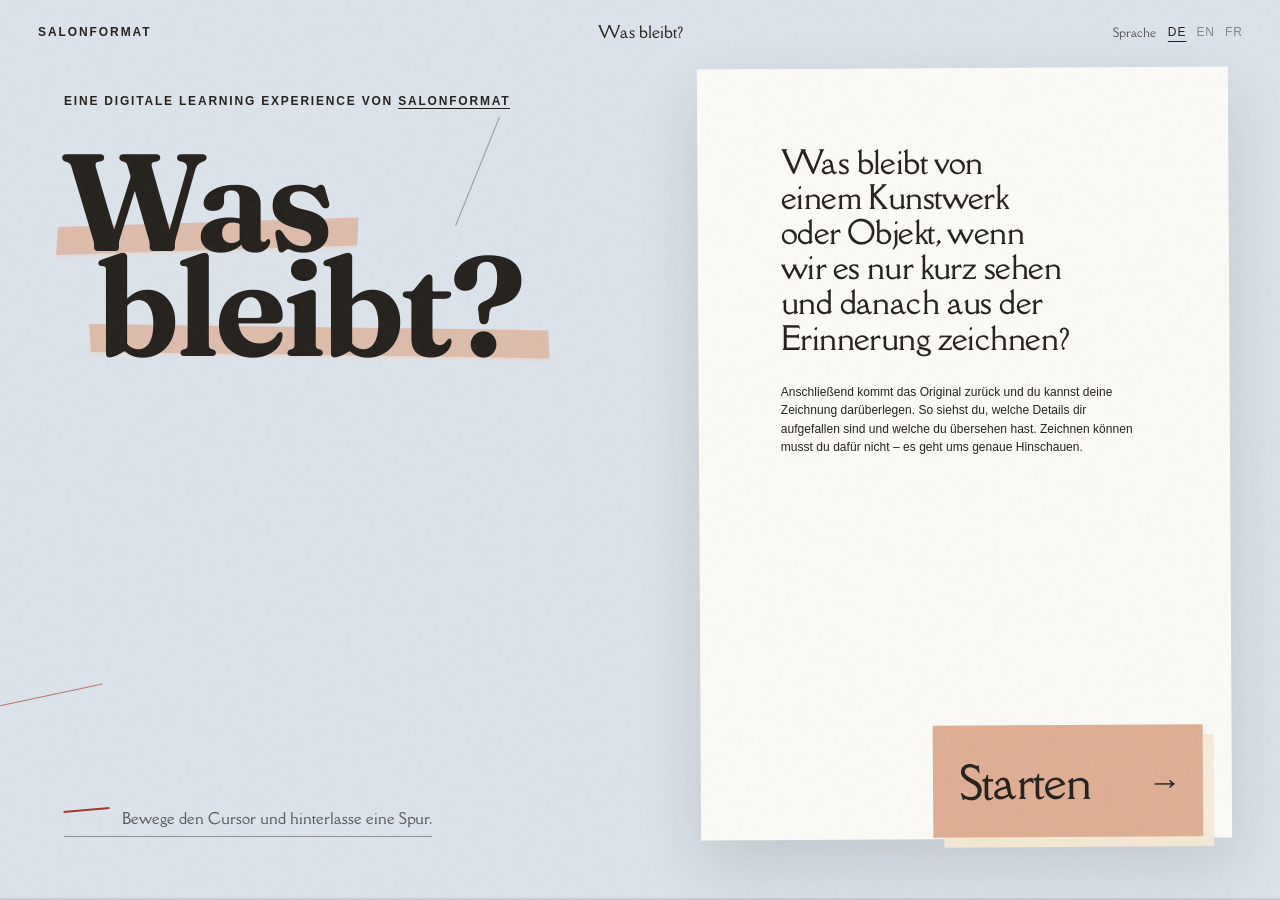
==== index.html @ 37a9836b "Make the start action unmistakable" ====
<!doctype html>
<html lang="de">
<head>
  <meta charset="UTF-8">
  <meta name="viewport" content="width=device-width,initial-scale=1,viewport-fit=cover">
  <meta name="theme-color" content="#f2efe7">
  <title>Was bleibt? — Salonformat</title>
  <link rel="preload" href="assets/DellaRespira-Regular.ttf" as="font" type="font/ttf" crossorigin>
  <link rel="preload" href="assets/Fraunces-Variable.ttf" as="font" type="font/ttf" crossorigin>
  <link rel="preload" href="assets/was-bleibt/harvesters-met.jpg" as="image">
  <link rel="stylesheet" href="memory.css?v=49">
</head>
<body>
<main class="experience" data-scene="prologue" data-work="tower">
  <header class="masthead">
    <button class="wordmark" data-home>SALONFORMAT</button>
    <p data-location>Was bleibt?</p>
    <div class="masthead-actions"><nav class="languages" aria-label="Sprache wählen"><span class="language-label">Sprache</span><button class="active" data-lang="de" aria-pressed="true">DE</button><button data-lang="en" aria-pressed="false">EN</button><button data-lang="fr" aria-pressed="false">FR</button></nav><button class="sound" data-sound aria-pressed="false" hidden>KLANG <i aria-hidden="true"></i></button></div>
  </header>

  <section class="scene prologue" aria-labelledby="prologue-title">
    <div class="prologue-visual" aria-hidden="true">
      <img class="memory-trace" src="assets/plates/provenance-pigment.png" alt="">
      <i></i><i></i><i></i>
    </div>
    <canvas class="prologue-doodle" data-prologue-doodle aria-hidden="true"></canvas>
    <p class="trace-invitation" data-trace-invitation>Bewege den Cursor und hinterlasse eine Spur.</p>
    <article class="prologue-copy">
      <h1 id="prologue-title">Was<br><em>bleibt?</em></h1>
      <p class="prologue-eye">Eine digitale Learning Experience von <a href="https://salonformat.com" target="_blank" rel="noopener noreferrer">Salonformat</a></p>
      <div class="prologue-intro">
        <p class="prologue-lead" hidden></p><p class="prologue-lead prologue-lead-display"><span class="desktop-lead" data-desktop-lead>Was bleibt von einem Kunstwerk oder Objekt, wenn wir es nur kurz sehen und danach aus der Erinnerung zeichnen?</span><span class="mobile-lead" data-mobile-lead>Was bleibt von einem Werk oder Objekt, wenn wir es nur kurz sehen?</span></p>
        <p class="prologue-learning">Anschließend kommt das Original zurück und du kannst deine Zeichnung darüberlegen. So siehst du, welche Details dir aufgefallen sind und welche du übersehen hast. Zeichnen können musst du dafür nicht – es geht ums genaue Hinschauen.</p>
      </div>
      <button data-enter><span>Experience beginnen</span><i>→</i></button>
      <small>Etwa 4 Minuten</small>
    </article>
  </section>

  <section class="scene index" aria-labelledby="index-title">
    <div class="index-intro">
      <h1 id="index-title">Was<br><em>bleibt?</em></h1>
      <p>Du siehst ein Kunstwerk oder Objekt für 30 Sekunden. Dann verschwindet es.</p>
      <span>Wähle ein Werk:</span>
      <div class="index-register" aria-label="Werk auswählen">
        <button data-jump-select="tower">Die Kornernte <i>→</i></button>
        <button data-jump-select="shield">Gefäß mit Gesichtshals <i>→</i></button>
        <button data-jump-select="relief">Maske <i>→</i></button>
      </div>
      <p class="format-note" data-format-note>Drei Werke bilden den Anfang. Das Format lässt sich mit Sammlungen aus jedem Museum weiterführen.</p>
    </div>
    <div class="work-list" data-work-list>
      <article class="work-entry tower-entry">
        <div class="entry-image"><img src="assets/was-bleibt/harvesters-met.jpg" alt="Pieter Bruegel, Die Kornernte"></div>
        <div class="entry-copy"><small>GEMÄLDE · THE MET · OPEN ACCESS</small><h2>Die<br>Kornernte</h2><p>Was bleibt von einer Landschaft, in der überall etwas geschieht?</p><button data-select="tower">30 Sekunden hinsehen <i>→</i></button></div>
      </article>
      <article class="work-entry shield-entry">
        <div class="entry-image object-image"><img src="assets/was-bleibt/moche-vessel-met.jpg" alt="Moche-Gefäß mit Gesichtshals"></div>
        <div class="entry-copy"><small>GEFÄSS · THE MET · OPEN ACCESS</small><h2>Gefäß mit<br>Gesichtshals</h2><p>Bleibt zuerst das Gesicht im Gedächtnis oder die Form des Gefäßes?</p><button data-select="shield">30 Sekunden hinsehen <i>→</i></button></div>
      </article>
      <article class="work-entry relief-entry">
        <div class="entry-image object-image"><img src="assets/was-bleibt/mask-met.jpg" alt="Maske aus Papua-Neuguinea"></div>
        <div class="entry-copy"><small>MASKE · THE MET · OPEN ACCESS</small><h2>Maske</h2><p>Welche Linie, Öffnung oder Form erkennst du später wieder?</p><button data-select="relief">30 Sekunden hinsehen <i>→</i></button></div>
      </article>
    </div>
  </section>

  <section class="scene observe" aria-label="Das ausgewählte Werk betrachten">
    <figure class="art-stage" data-art-stage><img data-art-image alt=""><figcaption><b data-art-title></b><span data-art-meta></span></figcaption></figure>
    <div class="watch"><p>Sieh hin.</p><strong data-time>30</strong><span>Sekunden</span></div>
    <button class="hide-art" data-hide>Das Bild jetzt ausblenden <span>→</span></button>
  </section>

  <section class="scene recall" aria-labelledby="recall-question">
    <div class="absence">
      <canvas data-memory aria-label="Leere Zeichenfläche für deine Erinnerung"></canvas>
      <div class="drawing-tools" aria-label="Zeichenwerkzeuge">
        <button class="active tool-ink" data-tool="ink" aria-pressed="true"><i></i>Tusche</button>
        <button class="tool-brush" data-tool="brush" aria-pressed="false"><i></i>Pinsel</button>
        <button class="tool-pastel" data-tool="pastel" aria-pressed="false"><i></i>Ölkreide</button>
        <button class="tool-pencil" data-tool="pencil" aria-pressed="false"><i></i>Buntstift</button>
        <label>Farbe <input data-draw-color type="color" value="#29231e" aria-label="Zeichenfarbe wählen"></label>
        <button data-clear>Neu anfangen</button>
      </div>
    </div>
    <div class="recall-copy">
      <div class="draw-instruction" data-draw-instruction>
        <p class="recall-step">Deine Erinnerung</p>
        <h2 id="recall-question">Zeichne, was dir geblieben ist.</h2>
        <p class="question-note">Es muss nicht schön oder vollständig sein. Eine Form, eine Bewegung oder ein Detail reicht.</p>
        <button class="drawing-done" data-drawing-done disabled>Meine Zeichnung ist fertig <i>→</i></button>
      </div>
    </div>
  </section>

  <section class="scene compare" aria-labelledby="compare-title">
    <div class="comparison-stage"><img data-compare-image alt=""><canvas data-comparison-memory></canvas></div>
    <p class="reveal-note" data-reveal-note aria-live="polite">Erinnerung und Werk liegen jetzt übereinander.</p>
    <div class="compare-copy"><h2 id="compare-title">Schau noch einmal.</h2><p>Zieh den Regler ganz nach rechts. So kommt das wirkliche Bild langsam zurück.</p><label><span>ERINNERUNG</span><input data-compare type="range" min="0" max="100" value="8" aria-label="Vom Erinnerungsbild zum wirklichen Bild"><span>WERK</span></label><button data-to-discover disabled>Weiter zu den Details <i>→</i></button></div>
  </section>

  <section class="scene discover" aria-labelledby="discover-title">
    <figure class="discovery-art" data-discovery-art><img data-discover-image alt=""><button class="hotspot h-one" data-detail="0"><span>1</span></button><button class="hotspot h-two" data-detail="1"><span>2</span></button><button class="hotspot h-three" data-detail="2"><span>3</span></button></figure>
    <aside class="discovery-copy"><p>Jetzt geht es um die Details.</p><h2 id="discover-title">Sieh dir die drei markierten Stellen an.</h2><div class="detail-text" data-detail-text aria-live="polite"><p>Zu jeder Markierung gibt es eine kurze Erklärung.</p></div><div class="detail-count" data-detail-count>0 von 3 angesehen</div><button data-to-protocol disabled>Mein Blickprotokoll ansehen <i>→</i></button></aside>
  </section>

  <section class="scene protocol" aria-labelledby="protocol-title">
    <div class="protocol-image"><canvas data-protocol-memory></canvas></div>
    <article class="protocol-copy"><h2 id="protocol-title">Das ist geblieben.</h2><blockquote data-protocol></blockquote><p>Kein Ergebnis. Kein richtig oder falsch. Nur ein Protokoll davon, wie dein Blick ausgewählt hat.</p><button class="download-drawing" data-download>Meine Zeichnung herunterladen <span>↓</span></button><div class="protocol-actions"><button data-another>Anderes Werk <span>→</span></button><button data-restart>Noch einmal <span>↺</span></button><button data-from-start>Von Anfang beginnen <span>↖</span></button></div><p class="adaptable-note" data-adaptable-note>Dieses Format ist offen für weitere Werke und Sammlungen.</p><small data-credit></small></article>
  </section>

  <div class="transition" aria-hidden="true"><span data-transition-copy></span></div><div class="progress" aria-hidden="true"><i></i></div>
</main>
<script src="memory.js?v=37"></script>
</body>
</html>
---- memory.css ----
@font-face{font-family:Della;src:url('assets/DellaRespira-Regular.ttf') format('truetype');font-display:swap}
@font-face{font-family:BodoniModa;src:url('assets/BodoniModa-Variable.ttf') format('truetype');font-style:normal;font-weight:400 900;font-display:swap}
@font-face{font-family:BodoniModa;src:url('assets/BodoniModa-Italic-Variable.ttf') format('truetype');font-style:italic;font-weight:400 900;font-display:swap}
@font-face{font-family:Fraunces;src:url('assets/Fraunces-Variable.ttf') format('truetype');font-style:normal;font-weight:100 900;font-display:swap}
.mobile-lead{display:none}
:root{--paper:#f2efe7;--light:#faf8f2;--ink:#25211d;--red:#a83329;--blue:#315c7c;--dust:#d8cabb;--ease:cubic-bezier(.16,1,.3,1)}
*{box-sizing:border-box}html,body{margin:0;width:100%;height:100%;overflow:hidden;background:var(--paper);color:var(--ink)}body{font-family:Arial,Helvetica,sans-serif;-webkit-font-smoothing:antialiased}button,input{font:inherit;color:inherit}button{cursor:pointer}button:focus-visible,input:focus-visible{outline:2px solid var(--blue);outline-offset:5px}::selection{background:var(--red);color:#fff}
.experience{position:relative;width:100vw;height:100dvh;overflow:hidden;background:var(--paper)}.experience:after{content:"";position:fixed;z-index:90;inset:0;pointer-events:none;opacity:.038;background-image:url("data:image/svg+xml,%3Csvg viewBox='0 0 180 180' xmlns='http://www.w3.org/2000/svg'%3E%3Cfilter id='n'%3E%3CfeTurbulence type='fractalNoise' baseFrequency='.75' numOctaves='3'/%3E%3C/filter%3E%3Crect width='100%25' height='100%25' filter='url(%23n)'/%3E%3C/svg%3E")}
.masthead{position:fixed;z-index:80;left:0;right:0;top:0;height:64px;display:grid;grid-template-columns:1fr auto 1fr;align-items:center;padding:0 clamp(18px,2.5vw,38px);mix-blend-mode:difference;color:#fff}.masthead button{border:0;background:none}.wordmark{justify-self:start;font-size:10px;font-weight:700;letter-spacing:.16em}.masthead p{margin:0;font:16px Della}.sound{justify-self:end;font-size:10px;letter-spacing:.14em}.sound i{display:inline-block;width:15px;height:8px;margin-left:7px;border-left:1px solid;border-right:1px solid}.sound[aria-pressed=true] i{animation:pulse .7s ease-in-out infinite alternate}@keyframes pulse{to{transform:scaleY(.4)}}
.masthead-actions{justify-self:end;display:flex;align-items:center;gap:clamp(12px,2vw,28px)}.languages{display:flex;align-items:center}.languages button{min-width:28px;padding:8px 5px;color:inherit;font-size:9px;letter-spacing:.08em;opacity:.48}.languages button.active{opacity:1;text-decoration:underline;text-underline-offset:5px}.languages button:focus-visible{outline-color:currentColor}
.language-label{margin-right:7px;font:12px Della;letter-spacing:0;text-transform:none;opacity:.72}
.scene{position:absolute;inset:0;opacity:0;visibility:hidden;pointer-events:none;transition:opacity .75s ease,visibility 0s .75s}.experience[data-scene=index] .index,.experience[data-scene=observe] .observe,.experience[data-scene=recall] .recall,.experience[data-scene=compare] .compare,.experience[data-scene=discover] .discover,.experience[data-scene=protocol] .protocol{opacity:1;visibility:visible;pointer-events:auto;transition-delay:0s}
.index{overflow-y:auto;scroll-snap-type:y mandatory;background:var(--light);scrollbar-width:thin;scrollbar-color:var(--red) var(--light)}.index-intro{position:fixed;z-index:8;left:6vw;top:11vh;width:30vw;color:#fff;mix-blend-mode:difference;pointer-events:none}.index-intro h1{margin:0;font:clamp(65px,8vw,122px)/.72 Della;letter-spacing:-.035em}.index-intro h1 em{display:block;margin-left:.75ch;font-style:normal}.index-intro p{margin:7vh 0 0;max-width:310px;font:20px/1.3 Della}.index-intro span{display:block;margin-top:5vh;font-size:9px;letter-spacing:.14em;text-transform:uppercase}
.work-list{margin-left:38vw;width:62vw}.work-entry{position:relative;min-height:100dvh;display:grid;grid-template-columns:58% 42%;scroll-snap-align:start;overflow:hidden}.entry-image{position:relative;overflow:hidden;background:#a79072}.entry-image:after{content:"";position:absolute;inset:0;background:linear-gradient(90deg,transparent 65%,rgba(20,17,14,.18))}.entry-image img{width:100%;height:100%;object-fit:cover;filter:saturate(.82)}.entry-image.object-image{display:grid;place-items:center}.entry-image.object-image img{width:76%;height:76%;object-fit:contain;filter:drop-shadow(0 25px 22px rgba(37,28,21,.25))}.shield-entry .entry-image{background:#94a8a0}.pot-entry .entry-image{background:#bd9880}.entry-copy{display:flex;flex-direction:column;justify-content:center;padding:10vh 3.5vw 5vh;background:var(--paper)}.entry-copy small{font-size:9px;letter-spacing:.13em}.entry-copy h2{margin:4vh 0 0;font:clamp(39px,4.2vw,64px)/.9 Della;letter-spacing:-.03em}.entry-copy p{margin:5vh 0 0;font:17px/1.4 Della}.entry-copy button{margin-top:7vh;padding:14px 0;border:0;border-top:1px solid;border-bottom:1px solid;background:none;text-align:left;font:16px Della}.entry-copy button i{float:right;font:24px Della;font-style:normal;color:var(--red);transition:transform .3s var(--ease)}.entry-copy button:hover i{transform:translateX(9px)}
.observe{background:#171411}.art-stage{position:absolute;inset:0;margin:0;overflow:hidden}.art-stage img{width:100%;height:100%;object-fit:contain;animation:looking 30s linear both}.experience[data-work=shield] .art-stage,.experience[data-work=pot] .art-stage{background:#d6c9b8}.experience[data-work=shield] .art-stage img,.experience[data-work=pot] .art-stage img{width:78%;height:78%;margin:11%;filter:drop-shadow(0 28px 25px rgba(40,29,21,.25))}@keyframes looking{from{transform:scale(1.035)}to{transform:scale(1)}}.art-stage figcaption{position:absolute;left:3vw;bottom:3vh;display:flex;flex-direction:column;padding:10px 12px;background:rgba(20,17,14,.74);color:#fff}.art-stage figcaption b{font:18px Della}.art-stage figcaption span{margin-top:4px;font-size:9px;letter-spacing:.05em}.watch{position:absolute;right:3vw;top:12vh;display:grid;grid-template-columns:auto auto;align-items:end;padding:14px 16px;background:rgba(247,243,234,.94)}.watch p{grid-column:1/3;margin:0 0 4px;font:19px Della}.watch strong{font:44px/1 Della;font-variant-numeric:tabular-nums}.watch span{padding:0 0 4px 7px;font-size:9px;letter-spacing:.08em;text-transform:uppercase}.hide-art{position:absolute;right:3vw;bottom:3vh;padding:13px 16px;border:0;background:rgba(247,243,234,.94);font-size:12px}.hide-art span{margin-left:24px;color:var(--red)}
.recall{display:grid;grid-template-columns:58% 42%;background:#e9e3d8}.absence{position:relative;overflow:hidden;background:#d8cabb}.absence:before{content:"";position:absolute;z-index:1;inset:6%;border:1px solid rgba(37,33,29,.2);transform:rotate(-.35deg);pointer-events:none}.absence canvas{width:100%;height:100%;display:block}.recall-copy{display:flex;flex-direction:column;justify-content:center;padding:10vh 6vw 7vh 5vw;background:var(--light)}.recall-step{margin:0 0 5vh;font-size:10px;letter-spacing:.16em;text-transform:uppercase}.recall h2{margin:0;font:clamp(40px,4.8vw,72px)/.96 Della;letter-spacing:-.025em;max-width:9ch}.question-note{margin:2vh 0 6vh;max-width:44ch;font:16px/1.45 Della;color:#5a5048}.answers{display:flex;flex-direction:column;align-items:flex-start}.answers button{width:100%;padding:13px 4px;border:0;border-top:1px solid rgba(37,33,29,.38);background:transparent;text-align:left;font:clamp(18px,1.6vw,24px) Della;transition:padding .3s var(--ease),color .3s}.answers button:last-child{border-bottom:1px solid rgba(37,33,29,.38)}.answers button:hover{padding-left:18px;color:var(--red)}.answers button:after{content:"→";float:right;color:var(--red)}.answers.colors{display:grid;grid-template-columns:repeat(4,1fr);width:100%;gap:8px}.answers.colors button{position:relative;height:104px;padding:0;border:0;background:var(--swatch)}.answers.colors button span{position:absolute;left:7px;right:7px;bottom:7px;padding:4px;background:rgba(250,248,242,.86);font:10px Arial;text-align:left}.answers.colors button:after{display:none}
.compare{display:grid;grid-template-columns:70% 30%;background:#191511}.comparison-stage{position:relative;overflow:hidden}.comparison-stage img,.comparison-stage canvas{position:absolute;inset:0;width:100%;height:100%;object-fit:contain}.experience[data-work=shield] .comparison-stage,.experience[data-work=pot] .comparison-stage{background:#d6c9b8}.experience[data-work=shield] .comparison-stage img,.experience[data-work=pot] .comparison-stage img{inset:10%;width:80%;height:80%}.comparison-stage canvas{background:transparent;opacity:.92;transition:opacity .12s}.compare-copy{display:flex;flex-direction:column;justify-content:center;padding:10vh 3vw;background:var(--light)}.compare h2{margin:0;font:clamp(40px,4.3vw,66px)/.92 Della;letter-spacing:-.03em}.compare-copy>p{margin:3vh 0 8vh;font:16px/1.45 Della}.compare label{display:grid;grid-template-columns:auto 1fr auto;align-items:center;gap:12px;font-size:8px;letter-spacing:.1em}.compare input{width:100%;accent-color:var(--red)}.compare button,.discovery-copy>button{margin-top:8vh;padding:13px 0;border:0;border-top:1px solid;border-bottom:1px solid;background:none;text-align:left;font:15px Della}.compare button i,.discovery-copy>button i{float:right;font:23px Della;font-style:normal;color:var(--red)}button:disabled{opacity:.3;cursor:not-allowed}
.discover{display:grid;grid-template-columns:72% 28%;background:#171411}.discovery-art{position:relative;margin:0;overflow:hidden}.discovery-art>img{width:100%;height:100%;object-fit:contain}.experience[data-work=shield] .discovery-art,.experience[data-work=pot] .discovery-art{background:#d6c9b8}.experience[data-work=shield] .discovery-art>img,.experience[data-work=pot] .discovery-art>img{width:78%;height:78%;margin:11%}.hotspot{position:absolute;width:42px;height:42px;border:1px solid #fff;border-radius:50%;background:rgba(28,24,20,.48);color:#fff}.hotspot:after{content:"";position:absolute;inset:-9px;border:1px solid rgba(255,255,255,.45);border-radius:50%}.hotspot span{font:17px Della}.hotspot.seen{background:var(--red)}.h-one{left:18%;bottom:17%}.h-two{right:11%;bottom:23%}.h-three{left:54%;top:29%}.experience[data-work=shield] .h-one{left:41%;bottom:29%}.experience[data-work=shield] .h-two{right:31%;top:26%}.experience[data-work=shield] .h-three{left:35%;top:32%}.experience[data-work=pot] .h-one{left:39%;bottom:35%}.experience[data-work=pot] .h-two{right:34%;top:32%}.experience[data-work=pot] .h-three{left:48%;top:46%}.discovery-copy{display:flex;flex-direction:column;padding:11vh 2.6vw 5vh;background:var(--light)}.discovery-copy>p{margin:0 0 4vh;font-size:10px;letter-spacing:.14em;text-transform:uppercase}.discovery-copy h2{margin:0;font:clamp(34px,3.1vw,48px)/.98 Della;letter-spacing:-.025em}.detail-text{min-height:150px;margin-top:6vh;padding-top:16px;border-top:1px solid rgba(37,33,29,.4)}.detail-text h3{margin:0 0 10px;font:24px Della;color:var(--red)}.detail-text p{margin:0;font:14px/1.5 Arial}.detail-count{margin-top:auto;font-size:10px;letter-spacing:.1em;text-transform:uppercase}.discovery-copy>button{margin-top:18px}
.protocol{display:grid;grid-template-columns:52% 48%;background:var(--light)}.protocol-image{position:relative;overflow:hidden;background:#d9ccbc}.protocol-image canvas{width:100%;height:100%;display:block}.protocol-copy{display:flex;flex-direction:column;justify-content:center;padding:10vh 8vw 6vh 6vw}.protocol h2{margin:0 0 5vh;font:clamp(48px,5.7vw,86px)/.9 Della;letter-spacing:-.03em}.protocol blockquote{margin:0;font:clamp(23px,2.3vw,34px)/1.22 Della;color:var(--red)}.protocol-copy>p{margin:5vh 0 0;max-width:50ch;font:15px/1.5 Arial}.protocol-actions{display:grid;grid-template-columns:1fr 1fr;gap:18px;margin-top:6vh}.protocol-actions button{padding:13px 0;border:0;border-top:1px solid;border-bottom:1px solid;background:none;text-align:left;font:16px Della}.protocol-actions span{float:right;color:var(--red)}.protocol-copy small{margin-top:auto;font-size:9px;line-height:1.45;color:#655b52}
.transition{position:fixed;z-index:100;inset:0;background:var(--light);clip-path:inset(0 100% 0 0);pointer-events:none}.experience.is-transitioning .transition{animation:wipe 1s var(--ease)}@keyframes wipe{0%{clip-path:inset(0 100% 0 0)}45%,55%{clip-path:inset(0)}100%{clip-path:inset(0 0 0 100%)}}.progress{position:fixed;z-index:81;left:0;right:0;bottom:0;height:2px;background:rgba(37,33,29,.12)}.progress i{display:block;width:var(--progress,0%);height:100%;background:var(--red);transition:width .8s var(--ease)}
@media(max-width:760px){.masthead{height:54px}.masthead p{display:none}.index-intro{position:absolute;left:6vw;top:10vh;width:84vw}.index-intro h1{font-size:21vw}.index-intro p{margin-top:3vh;font-size:18px}.index-intro span{margin-top:3vh}.work-list{margin:0;width:100%}.work-entry{display:block}.entry-image{position:absolute;inset:0}.entry-image:after{background:linear-gradient(180deg,rgba(18,15,12,.08),rgba(18,15,12,.08) 42%,rgba(18,15,12,.78))}.entry-copy{position:absolute;z-index:3;left:0;right:0;bottom:0;padding:4vh 6vw 5vh;background:transparent;color:#fff}.work-entry:first-child .entry-copy{padding-top:39vh}.entry-copy h2{margin-top:2vh;font-size:12vw}.entry-copy p{margin-top:2vh;font-size:15px;max-width:30ch}.entry-copy button{margin-top:3vh;border-color:rgba(255,255,255,.7)}.entry-copy button i{color:#f0b4aa}.index-intro+ .work-list .work-entry:first-child .entry-image img{filter:brightness(.72) saturate(.75)}
.watch{right:4vw;top:9vh}.hide-art{right:4vw;bottom:4vh}.art-stage img{object-fit:cover;object-position:47% center}.experience[data-work=shield] .art-stage img,.experience[data-work=pot] .art-stage img{width:86%;height:70%;margin:15% 7%}.art-stage figcaption{left:4vw;right:4vw;bottom:12vh}.recall{display:block}.absence{position:absolute;inset:0 0 47%}.recall-copy{position:absolute;left:0;right:0;bottom:0;height:49%;padding:24px 7vw 20px}.recall-step{margin-bottom:12px}.recall h2{font-size:36px;max-width:12ch}.question-note{margin:10px 0 17px;font-size:13px}.answers button{padding:8px 2px;font-size:17px}.answers.colors button{height:58px}.answers.colors button span{display:none}.compare{display:block}.comparison-stage{position:absolute;inset:0 0 42%}.compare-copy{position:absolute;left:0;right:0;bottom:0;height:44%;padding:25px 7vw}.compare h2{font-size:38px}.compare-copy>p{margin:12px 0 24px;font-size:14px}.compare button{margin-top:26px}.discover{display:block}.discovery-art{position:absolute;inset:0 0 43%}.discovery-art>img{object-fit:cover;object-position:48% center}.discovery-copy{position:absolute;left:0;right:0;bottom:0;height:45%;padding:22px 7vw 15px}.discovery-copy>p{margin-bottom:10px}.discovery-copy h2{font-size:31px}.detail-text{min-height:86px;margin-top:14px;padding-top:9px}.detail-text h3{font-size:19px;margin-bottom:5px}.detail-text p{font-size:12px;line-height:1.35}.detail-count{margin-top:auto}.discovery-copy>button{margin-top:8px;padding:9px 0}.hotspot{width:34px;height:34px}.protocol{display:block}.protocol-image{position:absolute;inset:0 0 56%}.protocol-copy{position:absolute;left:0;right:0;bottom:0;height:58%;padding:27px 7vw 18px}.protocol h2{font-size:47px;margin-bottom:18px}.protocol blockquote{font-size:21px}.protocol-copy>p{margin-top:16px;font-size:13px}.protocol-actions{margin-top:17px}.protocol-copy small{font-size:7px}}
@media(prefers-reduced-motion:reduce){*,*:before,*:after{animation-duration:.01ms!important;transition-duration:.01ms!important}.art-stage img{animation:none}}

/* WAS BLEIBT — the visitor's own drawing is the memory image. */
[hidden]{display:none!important}
.relief-entry .entry-image{background:#a4775d}
.experience[data-work=relief] .art-stage,.experience[data-work=relief] .comparison-stage,.experience[data-work=relief] .discovery-art{background:#d6c9b8}
.experience[data-work=relief] .art-stage img{width:78%;height:78%;margin:11%;filter:drop-shadow(0 28px 25px rgba(40,29,21,.25))}
.experience[data-work=relief] .comparison-stage img{inset:10%;width:80%;height:80%}
.experience[data-work=relief] .discovery-art>img{width:78%;height:78%;margin:11%}
.experience[data-work=relief] .h-one{left:37%;bottom:33%}.experience[data-work=relief] .h-two{right:34%;top:31%}.experience[data-work=relief] .h-three{left:51%;top:47%}
.recall{grid-template-columns:64% 36%}.absence{background:#d8cabb}.experience[data-scene=recall] .absence{animation:paper-arrives 1.35s var(--ease) both}.absence:before{inset:4.5%;transform:rotate(-.25deg)}.absence:after{content:"Zeichne direkt auf die Fläche";position:absolute;z-index:2;left:7%;top:8%;font:14px Della;color:rgba(37,33,29,.42);pointer-events:none}.absence:has(canvas[data-drawn=true]):after{opacity:0}.absence canvas{cursor:crosshair;touch-action:none;background:#eee7dc}.drawing-tools{position:absolute;z-index:5;left:6%;right:6%;bottom:6%;display:flex;align-items:center;gap:6px;padding:8px;background:rgba(250,248,242,.9);backdrop-filter:blur(10px)}.drawing-tools button,.drawing-tools label{min-height:40px;padding:10px 14px;border:0;background:transparent;font:13px Della}.drawing-tools button.active{background:var(--ink);color:var(--light)}.drawing-tools button:last-child{margin-left:auto}.drawing-tools label{display:flex;align-items:center;gap:9px}.drawing-tools input{width:26px;height:26px;padding:0;border:0;background:none}.recall-copy{padding-left:4vw;padding-right:4vw}.drawing-done{width:100%;margin-top:4vh;padding:15px 2px;border:0;border-top:1px solid;border-bottom:1px solid;background:transparent;text-align:left;font:18px Della}.drawing-done i{float:right;font:24px Della;font-style:normal;color:var(--red)}
@keyframes paper-arrives{from{clip-path:inset(48% 49% 48% 49%);filter:brightness(.55);transform:scale(.92)}to{clip-path:inset(0);filter:brightness(1);transform:scale(1)}}
@media(max-width:760px){.experience[data-work=relief] .art-stage img{width:86%;height:70%;margin:15% 7%}.drawing-tools{left:4%;right:4%;bottom:4%;gap:2px;padding:5px}.drawing-tools button,.drawing-tools label{min-height:36px;padding:8px 9px;font-size:11px}.drawing-tools label{font-size:0}.drawing-tools input{width:30px;height:30px}.recall-copy{padding-left:7vw;padding-right:7vw}.drawing-done{margin-top:18px;padding:11px 2px;font-size:16px}}
.comparison-stage canvas{mix-blend-mode:multiply}
.comparison-stage{background:var(--light)}.comparison-stage img{z-index:1;opacity:var(--work-opacity,0)!important;transition:opacity .15s linear}.comparison-stage canvas{z-index:2;opacity:var(--memory-opacity,1)!important}.download-drawing{width:100%;margin-top:5vh;padding:14px 0;border:0;border-top:1px solid;border-bottom:1px solid;background:transparent;text-align:left;font:17px Della}.download-drawing span{float:right;color:var(--red);font-size:22px}.protocol-actions{margin-top:3vh}
.experience[data-scene=prologue] .prologue{opacity:1;visibility:visible;pointer-events:auto;transition-delay:0s}.prologue{display:grid;grid-template-columns:46% 54%;background:#fff;color:var(--ink)}.prologue-copy{position:relative;z-index:3;display:flex;flex-direction:column;justify-content:center;padding:9vh 5.5vw 5vh;background:#fff}.prologue-copy h1{margin:0;font:clamp(72px,8.8vw,136px)/.7 Della;letter-spacing:-.035em}.prologue-copy h1 em{display:block;margin-left:.72ch;font-style:normal}.prologue-lead{margin:7vh 0 4vh;max-width:28ch;font:clamp(20px,1.65vw,27px)/1.28 Della}.prologue-copy ol{margin:0;padding:0;list-style:none;counter-reset:steps}.prologue-copy li{display:grid;grid-template-columns:minmax(155px,.8fr) 1.2fr;gap:18px;padding:11px 0;border-top:1px solid rgba(37,33,29,.28)}.prologue-copy li:last-child{border-bottom:1px solid rgba(37,33,29,.28)}.prologue-copy li b{font:15px/1.25 Della}.prologue-copy li span{font:12px/1.35 Arial;color:#514943}.prologue-copy>button{margin-top:4vh;padding:15px 0;border:0;border-top:1px solid;border-bottom:1px solid;background:none;text-align:left;font:18px Della}.prologue-copy>button i{float:right;font:25px Della;font-style:normal;color:var(--red);transition:transform .35s var(--ease)}.prologue-copy>button:hover i{transform:translateX(10px)}.prologue-copy>small{margin-top:12px;font-size:9px;letter-spacing:.11em;text-transform:uppercase}.prologue-visual{position:relative;display:grid;grid-template-columns:1.35fr .8fr 1fr;gap:7px;padding:0 0 0 7px;background:#fff;overflow:hidden}.prologue-visual div{position:relative;overflow:hidden;background:#b9a48b}.prologue-visual img{width:100%;height:100%;object-fit:cover;filter:saturate(.82) contrast(1.03);transform:scale(1.035);animation:prologue-breathe 12s ease-out both}.prologue-visual div:first-child img{object-position:50% center}.prologue-visual div:nth-child(2){margin-top:13vh;margin-bottom:8vh;background:#92a69f}.prologue-visual div:nth-child(2) img{object-fit:contain;padding:8%;filter:drop-shadow(0 24px 24px rgba(34,26,20,.22))}.prologue-visual div:nth-child(3){margin-top:27vh;background:#a4775d}.prologue-visual div:nth-child(3) img{object-fit:contain;padding:8%;filter:drop-shadow(0 24px 24px rgba(34,26,20,.22))}@keyframes prologue-breathe{from{transform:scale(1.08)}to{transform:scale(1.015)}}
@media(max-width:760px){.prologue{display:block;overflow-y:auto}.prologue-visual{position:absolute;inset:0 0 53%;grid-template-columns:1.3fr .8fr 1fr;gap:4px;padding-left:4px}.prologue-visual div:nth-child(2){margin-top:7vh;margin-bottom:3vh}.prologue-visual div:nth-child(3){margin-top:13vh}.prologue-copy{position:absolute;left:0;right:0;bottom:0;min-height:58%;justify-content:flex-start;padding:4vh 6vw 3vh}.prologue-copy h1{position:absolute;bottom:calc(100% - 2vh);font-size:18vw;color:#fff;text-shadow:0 1px 20px rgba(20,16,13,.35)}.prologue-lead{margin:0 0 2vh;font-size:19px;max-width:31ch}.prologue-copy li{grid-template-columns:1fr 1.25fr;gap:12px;padding:8px 0}.prologue-copy li b{font-size:13px}.prologue-copy li span{font-size:10px}.prologue-copy>button{margin-top:2.5vh;padding:12px 0;font-size:16px}.prologue-copy>small{margin-top:9px;font-size:8px}}
.drawing-tools [data-tool]{display:flex;align-items:center;gap:9px}.drawing-tools [data-tool] i{display:block;width:27px;height:9px;position:relative}.tool-ink i:before{content:"";position:absolute;left:0;right:0;top:4px;border-top:2px solid;transform:rotate(-4deg)}.tool-brush i:before{content:"";position:absolute;left:0;right:0;top:2px;height:6px;background:currentColor;border-radius:70% 25% 60% 35%;transform:rotate(3deg);opacity:.65}.tool-pastel i:before,.tool-pastel i:after{content:"";position:absolute;left:0;right:2px;height:4px;background:currentColor;opacity:.28;transform:rotate(-5deg)}.tool-pastel i:after{top:5px;left:5px;transform:rotate(4deg)}.tool-pencil i:before{content:"";position:absolute;left:0;right:0;top:4px;border-top:1px solid;box-shadow:0 2px currentColor;transform:rotate(2deg);opacity:.65}
@media(max-width:760px){.drawing-tools{overflow-x:auto;justify-content:flex-start;scrollbar-width:none}.drawing-tools [data-tool]{flex:0 0 auto;gap:4px}.drawing-tools [data-tool] i{width:18px}.drawing-tools button:last-child{margin-left:0;white-space:nowrap}}

/* Prologue v2: image first, explanation held in one quiet strip. */
.prologue{display:block;background:#fff;overflow:hidden}.prologue-visual{position:absolute;inset:0 0 24vh;display:grid;grid-template-columns:50% 25% 25%;gap:3px;padding:0;background:#fff}.prologue-visual div,.prologue-visual div:nth-child(2),.prologue-visual div:nth-child(3){margin:0;background:#a4775d}.prologue-visual div:nth-child(2){background:#91a69f}.prologue-visual img{animation:prologue-breathe 14s var(--ease) both}.prologue-visual div:first-child img{object-fit:cover;object-position:50% 48%;padding:0}.prologue-visual div:nth-child(2) img,.prologue-visual div:nth-child(3) img{object-fit:contain;padding:7%;filter:drop-shadow(0 28px 25px rgba(30,22,18,.26))}.prologue-copy{position:absolute;z-index:3;inset:0;display:block;padding:0;background:transparent}.prologue-copy h1{position:absolute;z-index:4;left:3vw;top:10vh;margin:0;color:#fff;font:clamp(96px,12.8vw,196px)/.67 Della;letter-spacing:-.035em;text-shadow:0 2px 28px rgba(20,15,12,.18)}.prologue-copy h1 em{margin-left:.95ch}.prologue-lead{position:absolute;left:3vw;bottom:8.5vh;width:28vw;margin:0;color:var(--ink);font:clamp(20px,1.7vw,27px)/1.2 Della}.prologue-copy ol{position:absolute;left:35vw;right:23vw;bottom:4vh;display:grid;grid-template-columns:repeat(3,1fr);gap:2vw;margin:0;padding:0}.prologue-copy li{display:block;padding:0 0 0 1vw;border:0;border-left:1px solid rgba(37,33,29,.3)}.prologue-copy li:last-child{border-bottom:0}.prologue-copy li b,.prologue-copy li span{display:block}.prologue-copy li b{font:15px/1.2 Della}.prologue-copy li span{margin-top:7px;font:10px/1.35 Arial;color:#514943}.prologue-copy>button{position:absolute;right:3vw;bottom:7vh;width:17vw;margin:0;padding:14px 0}.prologue-copy>small{position:absolute;right:3vw;bottom:3.5vh;margin:0}
@media(max-width:760px){.prologue{overflow:hidden}.prologue-visual{inset:0 0 48%;grid-template-columns:52% 24% 24%;gap:2px;padding:0}.prologue-visual div:nth-child(2),.prologue-visual div:nth-child(3){margin:0}.prologue-copy{position:absolute;inset:0;min-height:0;padding:0}.prologue-copy h1{left:5vw;top:10vh;bottom:auto;font-size:22vw;line-height:.68;color:#fff;text-shadow:0 2px 22px rgba(20,15,12,.25)}.prologue-lead{left:6vw;top:55%;bottom:auto;width:88vw;margin:0;font-size:19px}.prologue-copy ol{left:6vw;right:6vw;bottom:13vh;grid-template-columns:repeat(3,1fr);gap:10px}.prologue-copy li{display:block;padding-left:8px}.prologue-copy li b{font-size:11px}.prologue-copy li span{display:none}.prologue-copy>button{left:6vw;right:6vw;bottom:6vh;width:auto;margin:0;padding:12px 0;font-size:16px}.prologue-copy>small{left:6vw;right:auto;bottom:2.6vh}}

/* Prologue v3: one material image, one thought, one entrance. */
.prologue{background:#120f0e;color:#f5f0e7}.prologue-visual{position:absolute;inset:0;display:block;background:radial-gradient(circle at 64% 45%,#2c211d 0,#171211 42%,#0e0b0a 100%);overflow:hidden}.prologue-visual:after{content:"";position:absolute;inset:0;background:linear-gradient(90deg,rgba(10,8,7,.78),transparent 48%,rgba(10,8,7,.25)),linear-gradient(0deg,rgba(10,8,7,.83),transparent 55%)}.prologue-visual .memory-trace{position:absolute;left:8%;top:34%;width:88%;height:auto;object-fit:contain;padding:0;filter:saturate(.72) contrast(1.15) brightness(.82);transform:rotate(-3deg) scale(1.06);animation:trace-breathe 8s ease-in-out infinite alternate}.prologue-visual>i{position:absolute;z-index:2;width:1px;height:34vh;background:rgba(245,240,231,.28);transform-origin:top}.prologue-visual>i:nth-of-type(1){left:70%;top:8%;transform:rotate(21deg)}.prologue-visual>i:nth-of-type(2){left:82%;top:38%;height:23vh;transform:rotate(-31deg);background:rgba(164,76,53,.62)}.prologue-visual>i:nth-of-type(3){left:56%;top:67%;height:17vh;transform:rotate(67deg);background:rgba(196,150,87,.48)}.prologue-copy{position:absolute;inset:0;display:block;padding:0;background:transparent;color:#f5f0e7}.prologue-copy h1{left:6vw;top:19vh;color:#f5f0e7;font-size:clamp(78px,10.8vw,168px);line-height:.76;text-shadow:none}.prologue-copy h1 em{margin-left:.6ch}.prologue-eye{position:absolute;left:6.3vw;top:11vh;margin:0;font-size:10px;font-weight:600;letter-spacing:.2em;text-transform:uppercase}.prologue-lead{left:auto;right:7vw;top:14vh;bottom:auto;width:min(31vw,440px);color:#f5f0e7;font-size:clamp(20px,1.65vw,27px);line-height:1.35}.prologue-copy ol{left:6.3vw;right:auto;bottom:9vh;width:48vw;display:grid;grid-template-columns:repeat(3,1fr);gap:2vw;color:#f5f0e7}.prologue-copy li{border-left-color:rgba(245,240,231,.38)}.prologue-copy li b{font-size:16px}.prologue-copy li span{color:rgba(245,240,231,.67);font-size:10px}.prologue-copy>button{right:6vw;bottom:9vh;width:auto;display:flex;align-items:center;gap:18px;padding:0;border:0;color:#f5f0e7;font:10px Arial;letter-spacing:.15em;text-transform:uppercase}.prologue-copy>button span{padding-bottom:8px;border-bottom:1px solid currentColor}.prologue-copy>button i{width:50px;height:50px;display:grid;place-items:center;border:1px solid currentColor;font-size:22px;animation:portal-invite 1.8s ease-in-out infinite}.prologue-copy>small{right:6vw;bottom:4vh;color:rgba(245,240,231,.55)}
@keyframes trace-breathe{to{transform:rotate(-1deg) scale(1.13) translateX(2%)}}
@keyframes portal-invite{0%,100%{transform:translateX(0);box-shadow:0 0 0 0 rgba(196,150,87,.2)}50%{transform:translateX(8px);box-shadow:0 0 0 11px rgba(196,150,87,0)}}
@media(max-width:760px){.prologue-visual{inset:0;display:block;background:radial-gradient(circle at 60% 42%,#2c211d,#120f0e 68%)}.prologue-visual .memory-trace{left:-22%;top:27%;width:150%;transform:rotate(-7deg) scale(1.1)}.prologue-copy h1{left:7vw;top:16vh;font-size:22vw;line-height:.78}.prologue-eye{left:7vw;top:10vh;font-size:8px}.prologue-lead{left:7vw;right:7vw;top:47vh;width:auto;font-size:18px}.prologue-copy ol{left:7vw;right:7vw;bottom:20vh;width:auto;gap:9px}.prologue-copy li{padding-left:7px}.prologue-copy li b{font-size:12px}.prologue-copy li span{display:none}.prologue-copy>button{left:7vw;right:7vw;bottom:9vh;width:auto;justify-content:space-between}.prologue-copy>small{left:7vw;right:auto;bottom:4vh}}
.prologue-eye a{color:inherit;text-decoration:none;border-bottom:1px solid rgba(245,240,231,.55);text-underline-offset:4px}.protocol-actions{grid-template-columns:repeat(3,1fr)}
@media(max-width:760px){.protocol-actions{grid-template-columns:1fr 1fr}.protocol-actions [data-from-start]{grid-column:1/-1}}

/* One visual field: the work, the memory and their comparison occupy the exact same stage. */
.recall,.compare{display:block;background:var(--light)}
.absence,.comparison-stage{position:absolute;inset:0;background:#f7f4ed}
.absence:before{inset:0;border:0;background:linear-gradient(90deg,rgba(216,202,187,.12),transparent 18%,transparent 82%,rgba(216,202,187,.12));transform:none}
.absence canvas,.comparison-stage img,.comparison-stage canvas{position:absolute;inset:0;width:100%;height:100%;display:block}
.recall-copy,.compare-copy{position:absolute;z-index:7;right:3vw;top:12vh;width:min(360px,30vw);height:auto;padding:24px 25px 22px;background:rgba(250,248,242,.96);box-shadow:18px 24px 46px rgba(37,33,29,.13);justify-content:flex-start}
.recall-step{margin-bottom:18px}.recall h2,.compare h2{font-size:clamp(34px,3.2vw,52px)}.question-note{margin:18px 0 24px}.drawing-done{margin-top:10px}.compare-copy>p{margin:18px 0 30px}.compare button{margin-top:32px}
.drawing-tools{z-index:8;left:3vw;right:auto;max-width:calc(94vw - 400px)}
.experience[data-work=shield] .comparison-stage img,.experience[data-work=shield] .comparison-stage canvas,.experience[data-work=relief] .comparison-stage img,.experience[data-work=relief] .comparison-stage canvas{inset:0;width:78%;height:78%;margin:11%}
.experience[data-work=shield] .comparison-stage canvas,.experience[data-work=relief] .comparison-stage canvas{width:100%;height:100%;margin:0}

/* The pastel trace is the visual event, not a watermark. */
.prologue-visual .memory-trace{left:-7%;top:18%;width:118%;opacity:1;mix-blend-mode:screen;transform:rotate(-4deg) scale(1.26);filter:drop-shadow(18px 28px 34px rgba(176,91,61,.32)) saturate(1.04) contrast(1.38) brightness(1.36)}
.prologue-visual:after{background:linear-gradient(90deg,rgba(10,8,7,.74),transparent 43%,rgba(10,8,7,.1)),linear-gradient(0deg,rgba(10,8,7,.7),transparent 50%)}
.prologue-intro{position:absolute;right:6vw;top:13vh;width:min(35vw,500px)}
.prologue-lead{position:static;width:auto;margin:0;color:#f5f0e7;font-size:clamp(25px,2.2vw,35px);line-height:1.16}
.prologue-learning{margin:22px 0 0;max-width:58ch;color:rgba(245,240,231,.82);font:15px/1.5 Arial,Helvetica,sans-serif}
.prologue-copy>button{left:24vw;right:auto;bottom:8vh;width:52vw;min-height:108px;justify-content:center;align-items:center;gap:clamp(28px,4vw,70px);padding:13px 0 10px;background:transparent;color:#f5f0e7;border-top:1px solid rgba(245,240,231,.82);border-bottom:1px solid rgba(245,240,231,.42);font:clamp(36px,4.1vw,64px)/1 Della;letter-spacing:-.025em;text-align:center;text-transform:none;transition:letter-spacing .45s var(--ease),color .3s}
.prologue-copy>button span{padding:0;border:0}.prologue-copy>button i{width:auto;height:auto;border:0;color:#d4775c;font:clamp(34px,3.5vw,54px)/.8 Della;animation:portal-invite 1.8s ease-in-out infinite}.prologue-copy>button:hover{letter-spacing:0;color:#fff}.prologue-copy>small{left:50%;right:auto;bottom:3.3vh;transform:translateX(-50%);white-space:nowrap}
@keyframes trace-breathe{from{transform:rotate(-4deg) scale(1.26)}to{transform:rotate(-1deg) scale(1.38) translateX(1.5%)}}

@media(max-width:760px){
  .recall-copy,.compare-copy{left:4vw;right:4vw;top:76px;width:auto;padding:17px 18px 16px;background:rgba(250,248,242,.94)}
  .recall h2,.compare h2{font-size:30px}.question-note{font-size:13px;margin:12px 0 16px}.compare-copy>p{font-size:13px;margin:12px 0 18px}.compare button{margin-top:18px}
  .drawing-tools{left:4%;right:4%;max-width:none}
  .experience[data-work=tower] .comparison-stage img{object-fit:cover;object-position:47% center}
  .experience[data-work=shield] .comparison-stage img{width:86%;height:70%;margin:15% 7%}
  .experience[data-work=relief] .comparison-stage img{width:86%;height:70%;margin:15% 7%}
  .prologue-visual .memory-trace{left:-47%;top:17%;width:205%;opacity:1}
  .prologue-intro{left:7vw;right:7vw;top:50vh;width:auto}
  .prologue-lead{font-size:21px}.prologue-learning{margin-top:9px;font-size:11px;line-height:1.38}
  .prologue-copy ol{display:none}
  .prologue-copy>button{left:7vw;right:7vw;bottom:6.5vh;width:auto;min-height:78px;padding:10px 0 9px;gap:18px;font-size:30px;line-height:1}
  .prologue-copy>button i{width:auto;height:auto;font-size:40px}.prologue-copy>small{bottom:2.2vh}
}

/* The comparison gesture announces its direction before the visitor touches it. */
.compare-copy>p:after{content:"";display:inline-block;width:64px;height:18px;margin-left:12px;vertical-align:-5px;background:url("data:image/svg+xml,%3Csvg width='64' height='18' viewBox='0 0 64 18' xmlns='http://www.w3.org/2000/svg'%3E%3Cpath d='M1 9.5C18 8.2 38 10.4 59 9M52 2.5L60 9L52 15.5' fill='none' stroke='%23a83329' stroke-width='2' stroke-linecap='round' stroke-linejoin='round'/%3E%3C/svg%3E") center/contain no-repeat;animation:slider-direction 1.8s var(--ease) infinite}
.compare label{position:relative}
.compare label:after{content:"";position:absolute;right:34px;top:50%;width:8px;height:8px;border:2px solid var(--red);border-radius:50%;transform:translate(50%,-50%);pointer-events:none}
@keyframes slider-direction{50%{transform:translateX(7px)}}
@media(prefers-reduced-motion:reduce){.compare-copy>p:after{animation:none}}

/* A selected detail leaves the image; the remaining markers are the instruction. */
.hotspot.seen{
  opacity:0;
  transform:scale(.72);
  pointer-events:none;
  visibility:hidden;
  transition:opacity .22s ease-out,transform .22s ease-out,visibility 0s .22s;
}

/* Responsive composition pass: copy and controls never cover the registered work area. */
.prologue-copy>small{display:none!important}
.absence:after{display:none}
.art-stage figcaption{
  left:calc(36% - var(--frame-w)/2);
  right:auto;
  top:calc(50% - var(--frame-h)/2 - 48px);
  bottom:auto;
  max-width:var(--frame-w);
  padding:0;
  background:transparent;
  color:#f8f4ec;
}
.art-stage figcaption b{font-size:17px;line-height:1.15}
.art-stage figcaption span{margin-top:5px;line-height:1.35}

@media (min-width:1101px){
  .experience[data-work=tower]{--frame-w:min(62vw,84vh);--frame-h:min(45.7vw,62vh)}
  .experience[data-work=shield]{--frame-w:min(62vw,46.6vh);--frame-h:min(82.6vw,62vh)}
  .experience[data-work=relief]{--frame-w:min(62vw,49vh);--frame-h:min(78.5vw,62vh)}
  .art-stage img,.absence canvas,.comparison-stage img,.comparison-stage canvas{left:36%!important;top:50%!important}
  .recall-copy,.compare-copy{right:3vw;top:12vh;width:min(360px,29vw);max-height:76vh;overflow:auto}
  .drawing-tools{
    left:calc(36% - var(--frame-w)/2);
    right:auto;
    top:calc(50% + var(--frame-h)/2 + 14px);
    bottom:auto;
    width:var(--frame-w);
    max-width:var(--frame-w);
    justify-content:center;
  }
}

@media (min-width:761px) and (max-width:1100px) and (orientation:portrait){
  .experience[data-work=tower]{--frame-w:min(88vw,62vh);--frame-h:min(64.9vw,45.7vh)}
  .experience[data-work=shield]{--frame-w:min(88vw,34.4vh);--frame-h:min(117.2vw,45.7vh)}
  .experience[data-work=relief]{--frame-w:min(88vw,36.1vh);--frame-h:min(111.4vw,45.7vh)}
  .art-stage img,.absence canvas,.comparison-stage img,.comparison-stage canvas{left:50%!important;top:60%!important}
  .recall-copy,.compare-copy{left:5vw;right:5vw;top:calc(68px + env(safe-area-inset-top));width:auto;max-height:24vh;padding:18px 22px;overflow:auto}
  .recall h2,.compare h2{font-size:clamp(30px,4.8vw,43px);max-width:17ch}
  .recall-step{margin-bottom:10px}.question-note{margin:10px 0 14px}.drawing-done{margin-top:4px}
  .drawing-tools{left:6vw;right:6vw;top:calc(60% + var(--frame-h)/2 + 12px);bottom:auto;width:auto;max-width:none;justify-content:flex-start;flex-wrap:wrap;overflow:visible}
  .art-stage figcaption{left:calc(50% - var(--frame-w)/2);top:calc(60% - var(--frame-h)/2 - 46px)}
}

@media (min-width:761px) and (max-width:1100px) and (orientation:landscape){
  .experience[data-work=tower]{--frame-w:min(60vw,78vh);--frame-h:min(44.2vw,57.5vh)}
  .experience[data-work=shield]{--frame-w:min(60vw,43.2vh);--frame-h:min(79.9vw,57.5vh)}
  .experience[data-work=relief]{--frame-w:min(60vw,45.5vh);--frame-h:min(75.9vw,57.5vh)}
  .art-stage img,.absence canvas,.comparison-stage img,.comparison-stage canvas{left:32%!important;top:49%!important}
  .recall-copy,.compare-copy{left:auto;right:2.5vw;top:13vh;width:32vw;max-height:73vh;overflow:auto}
  .drawing-tools{left:calc(32% - var(--frame-w)/2);right:auto;top:calc(49% + var(--frame-h)/2 + 10px);bottom:auto;width:var(--frame-w);max-width:var(--frame-w);justify-content:center;overflow-x:auto}
  .art-stage figcaption{left:calc(32% - var(--frame-w)/2);top:calc(49% - var(--frame-h)/2 - 42px)}
}

@media (max-width:760px){
  .experience[data-work=tower]{--frame-w:min(92vw,59.7vh);--frame-h:min(67.8vw,44vh)}
  .experience[data-work=shield]{--frame-w:min(92vw,33.1vh);--frame-h:min(122.5vw,44vh)}
  .experience[data-work=relief]{--frame-w:min(92vw,34.7vh);--frame-h:min(116.5vw,44vh)}
  .art-stage img,.absence canvas,.comparison-stage img,.comparison-stage canvas{left:50%!important;top:60%!important}
  .recall-copy,.compare-copy{left:4vw;right:4vw;top:calc(62px + env(safe-area-inset-top));width:auto;height:auto;max-height:25vh;padding:14px 17px;overflow:auto}
  .recall-step{margin-bottom:7px}.recall h2,.compare h2{font-size:clamp(25px,7.2vw,31px);max-width:18ch}.question-note{margin:7px 0 10px;font-size:13px;line-height:1.35}.drawing-done{margin-top:3px;padding:9px 2px;font-size:16px}
  .drawing-tools{left:4vw;right:4vw;top:calc(60% + var(--frame-h)/2 + 10px);bottom:auto;width:auto;max-width:none;padding:5px;gap:2px;overflow:visible;justify-content:flex-start;flex-wrap:wrap;scrollbar-width:none}
  .drawing-tools button:last-child{margin-left:0}
  .drawing-tools button,.drawing-tools label{flex:0 0 auto;min-height:44px;padding:8px 9px;font-size:12px!important}
  .drawing-tools [data-tool] i{display:none}
  .art-stage figcaption{left:4vw;right:4vw;top:calc(60% - var(--frame-h)/2 - 48px);max-width:none}
  .watch{top:calc(62px + env(safe-area-inset-top));right:4vw;padding:10px 12px}.watch p{font-size:17px}.watch strong{font-size:36px}
  .hide-art{right:4vw;bottom:max(18px,env(safe-area-inset-bottom))}
}

@media (max-width:760px) and (max-height:640px){
  .prologue-copy h1{top:25vh}
  .recall-copy,.compare-copy{top:58px;max-height:26vh;padding:10px 14px}
  .recall-step{display:none}.question-note{font-size:12px;margin:5px 0 7px}.drawing-done{padding:7px 2px}
  .art-stage img,.absence canvas,.comparison-stage img,.comparison-stage canvas{top:61%!important}
  .drawing-tools{top:calc(61% + var(--frame-h)/2 + 7px)}
  .art-stage figcaption{top:calc(61% - var(--frame-h)/2 - 40px)}
}

/* Responsive system: desktop, touch tablet, phone and short landscape. */
html,body,.experience{min-height:100%;min-height:100svh}
.masthead{padding-left:max(clamp(18px,2.5vw,38px),env(safe-area-inset-left));padding-right:max(clamp(18px,2.5vw,38px),env(safe-area-inset-right));padding-top:env(safe-area-inset-top)}

@media (min-width:761px) and (max-width:1100px){
  .prologue-copy h1{left:5vw;top:16vh;font-size:clamp(86px,13vw,138px)}
  .prologue-eye{left:5.3vw;top:10vh}
  .prologue-intro{right:5vw;top:14vh;width:40vw}
  .prologue-lead{font-size:clamp(24px,3vw,31px)}
  .prologue-learning{font-size:14px;line-height:1.46}
  .prologue-copy>button{left:15vw;bottom:8vh;width:70vw;min-height:104px;font-size:clamp(38px,6vw,58px)}
  .prologue-copy>small{bottom:3vh}

  .index-intro{left:5vw;width:32vw}.index-intro h1{font-size:10vw}.index-intro p{font-size:18px}
  .work-list{margin-left:39vw;width:61vw}.work-entry{grid-template-columns:54% 46%}.entry-copy{padding-left:3vw;padding-right:3vw}.entry-copy h2{font-size:clamp(36px,5vw,52px)}
  .recall-copy,.compare-copy{right:3vw;width:min(350px,38vw)}
  .drawing-tools{max-width:calc(94vw - 390px);overflow-x:auto;scrollbar-width:none}
  .drawing-tools button,.drawing-tools label{padding:10px 11px}
  .discover{grid-template-columns:64% 36%}.discovery-copy{padding-left:3.2vw;padding-right:3.2vw}
  .protocol{grid-template-columns:46% 54%}.protocol-copy{padding-left:5vw;padding-right:5vw}.protocol h2{font-size:7vw}
}

@media (max-width:760px){
  .experience{height:100svh}
  .masthead{height:calc(54px + env(safe-area-inset-top));padding-left:max(18px,env(safe-area-inset-left));padding-right:max(18px,env(safe-area-inset-right))}
  .wordmark,.sound{min-height:44px}
  .prologue-copy h1{top:12vh;font-size:min(22vw,92px)}
  .prologue-eye{top:calc(64px + env(safe-area-inset-top));max-width:70vw;line-height:1.45}
  .prologue-intro{top:45vh}
  .prologue-lead{font-size:clamp(19px,5.4vw,23px);line-height:1.18}
  .prologue-learning{font-size:clamp(11px,3.1vw,13px);line-height:1.42}
  .prologue-copy>button{bottom:max(6.5vh,calc(42px + env(safe-area-inset-bottom)));min-height:72px;font-size:clamp(25px,7.5vw,32px)}
  .prologue-copy>small{bottom:max(13px,env(safe-area-inset-bottom));font-size:7px}

  .work-entry{min-height:100svh}.entry-copy button{min-height:48px}.entry-copy p{font-size:16px}
  .watch,.hide-art{min-height:48px}.hide-art{bottom:max(4vh,env(safe-area-inset-bottom))}
  .recall-copy,.compare-copy{top:calc(64px + env(safe-area-inset-top));max-height:43vh;overflow:auto}
  .drawing-tools{bottom:max(4%,env(safe-area-inset-bottom));max-width:none}.drawing-tools button,.drawing-tools label{min-height:44px}
  .discovery-copy{height:48%;overflow:auto;padding-bottom:max(15px,env(safe-area-inset-bottom))}.discovery-art{inset:0 0 46%}
  .protocol{overflow-y:auto}.protocol-image{inset:0 0 58%}.protocol-copy{height:60%;overflow:auto;padding-bottom:max(18px,env(safe-area-inset-bottom))}
  .protocol-actions button,.download-drawing{min-height:44px}
}

/* The work prompt is a real control, not instructional decoration. */
.index-intro{pointer-events:none}.index-intro>span{margin-top:3.5vh;font:15px/1.3 Della;letter-spacing:0;text-transform:none}.index-register{margin-top:14px;pointer-events:auto}.index-register button{display:flex;align-items:center;justify-content:space-between;width:100%;min-height:48px;padding:10px 2px;border:0;border-top:1px solid currentColor;background:transparent;color:inherit;text-align:left;font:clamp(17px,1.35vw,21px)/1.15 Della}.index-register button:last-child{border-bottom:1px solid currentColor}.index-register button i{font:24px/1 Della;font-style:normal;color:#ef856a;transition:transform .3s var(--ease)}.index-register button:hover i,.index-register button:focus-visible i{transform:translateX(8px)}

/* Readability floor: no informational or interactive text below 12px. */
.wordmark,.sound,.languages button,.prologue-eye,.prologue-copy>small,.index-intro>span,.entry-copy small,.watch span,.recall-step,.answers.colors button span,.compare label,.discovery-copy>p,.detail-count,.protocol-copy small,.drawing-tools button,.drawing-tools label{font-size:12px!important}
small,.prologue-learning,.art-stage figcaption span{font-size:12px!important}

@media(max-width:760px){.index-intro{top:9vh}.index-intro h1{font-size:18vw}.index-intro p{margin-top:2vh;font-size:16px}.index-intro>span{margin-top:2vh}.index-register{margin-top:8px}.index-register button{min-height:46px;font-size:17px}.prologue-copy>small{font-size:12px!important}}

/* On phones, choosing a work is its own scene. Do not stack it over the first work. */
@media(max-width:760px){
  .experience[data-scene=index] .masthead{mix-blend-mode:normal;color:#fff;text-shadow:0 1px 16px rgba(0,0,0,.35)}
  .index{overflow:hidden;background:#25211d url('assets/was-bleibt/harvesters-met.jpg') center/cover no-repeat}
  .index:before{content:"";position:absolute;z-index:1;inset:0;background:linear-gradient(90deg,rgba(20,16,13,.8),rgba(20,16,13,.42)),linear-gradient(0deg,rgba(20,16,13,.72),transparent 58%)}
  .index-intro{position:absolute;z-index:3;left:7vw;right:7vw;top:max(76px,11vh);width:auto;color:#fff;mix-blend-mode:normal;pointer-events:none}
  .index-intro h1{font-size:min(18vw,84px);line-height:.78;text-shadow:0 2px 20px rgba(0,0,0,.18)}
  .index-intro p{max-width:31ch;margin-top:3vh;font:clamp(16px,4.6vw,19px)/1.38 Della}
  .index-intro>span{margin-top:3vh;font-size:14px!important}
  .index-register{margin-top:10px}
  .index-register button{min-height:48px;padding:10px 2px;color:#fff;border-color:rgba(255,255,255,.7);font-size:clamp(18px,5vw,22px)}
  .work-list{display:none}
}

@media(max-width:360px) and (max-height:640px){
  .index-intro{top:68px}.index-intro h1{font-size:16vw}.index-intro p{margin-top:14px;font-size:15px}.index-intro>span{margin-top:14px}.index-register button{min-height:44px;font-size:17px}
}

@media (max-width:390px){
  .language-label{position:absolute;width:1px;height:1px;padding:0;margin:-1px;overflow:hidden;clip:rect(0,0,0,0);white-space:nowrap;border:0}
  .prologue-copy h1{left:6vw;font-size:21vw}.prologue-intro{left:6vw;right:6vw;top:43vh}
  .prologue-learning{font-size:11px}.prologue-copy>button{left:6vw;right:6vw;font-size:25px}
  .drawing-tools{left:2.5%;right:2.5%}.drawing-tools button,.drawing-tools label{padding:8px 7px;font-size:10px}.drawing-tools [data-tool] i{display:none}
  .recall-copy,.compare-copy{left:3vw;right:3vw}.recall h2,.compare h2{font-size:27px}
}

@media (max-height:620px) and (orientation:landscape){
  .prologue-copy h1{left:5vw;top:20vh;font-size:15vh}.prologue-eye{left:5vw;top:12vh}
  .prologue-intro{left:auto;right:5vw;top:18vh;width:43vw}.prologue-lead{font-size:4.8vh}.prologue-learning{font-size:2.5vh;line-height:1.35}
  .prologue-copy>button{left:27vw;right:auto;bottom:5vh;width:46vw;min-height:62px;font-size:7vh}.prologue-copy>small{display:none}
  .index-intro{left:4vw;top:14vh;width:30vw}.index-intro h1{font-size:14vh}.index-intro p{margin-top:4vh;font-size:15px}.index-intro span{margin-top:3vh}
  .work-list{margin-left:36vw;width:64vw}.work-entry{display:grid;grid-template-columns:58% 42%;min-height:100svh}.entry-copy{position:relative;padding:12vh 4vw 5vh;background:var(--paper);color:var(--ink)}.entry-copy h2{font-size:8vh}.entry-copy p{font-size:13px}.entry-copy button{margin-top:4vh;border-color:currentColor}
  .recall-copy,.compare-copy{left:auto;right:2vw;top:12vh;width:34vw;max-height:72vh}.drawing-tools{left:2vw;right:auto;max-width:60vw;bottom:3vh}
  .discover{display:grid;grid-template-columns:68% 32%}.discovery-art{position:relative;inset:auto}.discovery-copy{position:relative;height:auto;padding:13vh 3vw 4vh}.discovery-copy h2{font-size:6vh}
  .protocol{display:grid;grid-template-columns:45% 55%}.protocol-image{position:relative;inset:auto}.protocol-copy{position:relative;height:auto;padding:12vh 5vw 4vh}.protocol h2{font-size:9vh}
}

/* Interaction hierarchy — every choice reads immediately, without generic app chrome. */
.sound[hidden]{display:none!important}

:where(.entry-copy [data-select],.hide-art,.drawing-done,.compare-copy [data-to-discover],.discovery-copy [data-to-protocol],.download-drawing){
  position:relative;isolation:isolate;width:100%;min-height:58px;padding:15px 62px 15px 16px!important;
  border:1px solid var(--ink)!important;background:var(--ink)!important;color:var(--light)!important;
  font:clamp(17px,1.45vw,21px)/1.1 Della!important;letter-spacing:-.01em;text-align:left;
  box-shadow:0 0 0 rgba(37,33,29,0);transition:transform .25s var(--ease),box-shadow .3s var(--ease),background .25s,color .25s;
}
:where(.entry-copy [data-select],.hide-art,.drawing-done,.compare-copy [data-to-discover],.discovery-copy [data-to-protocol],.download-drawing)>:where(i,span){
  position:absolute!important;inset:0 0 0 auto!important;float:none!important;display:grid!important;place-items:center;
  width:52px;height:100%;margin:0!important;background:var(--red);color:#fff!important;font:28px/1 Della!important;font-style:normal!important;
  transition:width .25s var(--ease),transform .25s var(--ease);
}
:where(.entry-copy [data-select],.hide-art,.drawing-done,.compare-copy [data-to-discover],.discovery-copy [data-to-protocol],.download-drawing):not(:disabled):hover,
:where(.entry-copy [data-select],.hide-art,.drawing-done,.compare-copy [data-to-discover],.discovery-copy [data-to-protocol],.download-drawing):not(:disabled):focus-visible{
  transform:translateY(-2px);box-shadow:0 12px 26px rgba(37,33,29,.18);
}
:where(.entry-copy [data-select],.hide-art,.drawing-done,.compare-copy [data-to-discover],.discovery-copy [data-to-protocol],.download-drawing):not(:disabled):hover>:where(i,span),
:where(.entry-copy [data-select],.hide-art,.drawing-done,.compare-copy [data-to-discover],.discovery-copy [data-to-protocol],.download-drawing):not(:disabled):focus-visible>:where(i,span){width:60px}
:where(.drawing-done,.compare-copy [data-to-discover],.discovery-copy [data-to-protocol]):disabled{
  opacity:1!important;background:transparent!important;color:rgba(37,33,29,.42)!important;border-color:rgba(37,33,29,.28)!important;box-shadow:none;cursor:not-allowed;
}
:where(.drawing-done,.compare-copy [data-to-discover],.discovery-copy [data-to-protocol]):disabled>:where(i,span){background:rgba(37,33,29,.09);color:rgba(37,33,29,.38)!important}
.hide-art{width:min(420px,calc(100vw - 8vw));background:var(--light)!important;color:var(--ink)!important;border-color:var(--light)!important}

/* Choices in the work register behave like exhibits, not passive captions. */
.index-register button{position:relative;padding:12px 52px 12px 8px;transition:padding .25s var(--ease),background .25s,color .25s}
.index-register button i{position:absolute;right:10px;top:50%;transform:translateY(-50%)}
.index-register button:hover,.index-register button:focus-visible{padding-left:16px;background:var(--ink);color:var(--light)}
.index-register button:hover i,.index-register button:focus-visible i{transform:translate(5px,-50%)}

/* Material tools are visibly selectable and expose their current state. */
.drawing-tools [data-tool]{border:1px solid transparent!important;transition:background .2s,color .2s,border-color .2s,transform .2s}
.drawing-tools [data-tool]:hover,.drawing-tools [data-tool]:focus-visible{border-color:rgba(37,33,29,.5)!important;transform:translateY(-1px)}
.drawing-tools [data-tool][aria-pressed=true]{background:var(--ink)!important;color:var(--light)!important;border-color:var(--ink)!important}
.drawing-tools [data-clear]{text-decoration:underline;text-decoration-color:rgba(37,33,29,.4);text-underline-offset:5px}

/* The comparison slider is an action, not a decorative line. */
.compare input[type=range]{height:34px;appearance:none;-webkit-appearance:none;background:transparent;cursor:ew-resize;accent-color:var(--red)}
.compare input[type=range]::-webkit-slider-runnable-track{height:4px;background:linear-gradient(90deg,var(--red),var(--red)) 0/var(--slider-fill,8%) 100% no-repeat,rgba(37,33,29,.2)}
.compare input[type=range]::-webkit-slider-thumb{appearance:none;-webkit-appearance:none;width:25px;height:25px;margin-top:-10px;border:2px solid var(--light);border-radius:50%;background:var(--red);box-shadow:0 0 0 1px var(--red),0 3px 9px rgba(37,33,29,.22)}
.compare input[type=range]::-moz-range-track{height:4px;background:rgba(37,33,29,.2)}
.compare input[type=range]::-moz-range-progress{height:4px;background:var(--red)}
.compare input[type=range]::-moz-range-thumb{width:23px;height:23px;border:2px solid var(--light);border-radius:50%;background:var(--red);box-shadow:0 0 0 1px var(--red)}

/* Unopened details invite one clear action; opened ones recede. */
.hotspot:not(.seen){width:48px;height:48px;border:2px solid var(--light);background:var(--red);color:#fff;box-shadow:0 5px 18px rgba(20,16,13,.35);transition:transform .2s var(--ease),box-shadow .2s}
.hotspot:not(.seen):after{inset:-8px;border:1px solid rgba(255,255,255,.78);animation:detail-invite 2.2s ease-in-out infinite}
.hotspot:not(.seen):hover,.hotspot:not(.seen):focus-visible{transform:scale(1.12);box-shadow:0 7px 24px rgba(20,16,13,.48)}
.hotspot.seen{opacity:.58;transform:scale(.84)}
@keyframes detail-invite{50%{transform:scale(1.14);opacity:.18}}

/* A lighter, more Salonformat-like opening: scale and material create the impact. */
.prologue{background:#f4f1ea;color:var(--ink)}
.prologue-doodle{position:absolute;z-index:2;inset:0;width:100%;height:100%;pointer-events:none;mix-blend-mode:multiply;opacity:.72}
.prologue-visual{background:radial-gradient(circle at 67% 45%,#fff 0,#f1ebe1 47%,#e7ddd1 100%)}
.prologue-visual:after{background:linear-gradient(90deg,rgba(244,241,234,.92),rgba(244,241,234,.1) 48%,rgba(244,241,234,.32)),linear-gradient(0deg,rgba(244,241,234,.86),transparent 58%)}
.prologue-visual .memory-trace{mix-blend-mode:multiply;opacity:.76;filter:saturate(.92) contrast(1.1) brightness(1.12);transform:rotate(-4deg) scale(1.23)}
.prologue-copy{color:var(--ink)}
.prologue-copy h1,.prologue-lead{color:var(--ink)}
.prologue-eye{color:var(--ink)}
.prologue-intro{padding:24px 26px;background:rgba(250,248,242,.86);border-left:2px solid var(--red);backdrop-filter:blur(8px)}
.prologue-learning{color:var(--ink)}
.prologue-visual>i{background:rgba(37,33,29,.25)}
.prologue-copy>button{color:var(--ink);border-top-color:rgba(37,33,29,.7);border-bottom-color:rgba(37,33,29,.35)}
.prologue-copy>button:hover{color:var(--red)}
.prologue-copy>button i{color:var(--red)}

@media(max-width:760px){
  :where(.entry-copy [data-select],.hide-art,.drawing-done,.compare-copy [data-to-discover],.discovery-copy [data-to-protocol],.download-drawing){min-height:52px;padding:12px 54px 12px 13px!important;font-size:17px!important}
  :where(.entry-copy [data-select],.hide-art,.drawing-done,.compare-copy [data-to-discover],.discovery-copy [data-to-protocol],.download-drawing)>:where(i,span){width:46px}
  .hotspot:not(.seen){width:44px;height:44px}
  .prologue-visual{background:radial-gradient(circle at 60% 42%,#fff,#eee5d9 72%)}
  .prologue-copy h1{color:var(--ink);text-shadow:none}
  .prologue-intro{padding:18px 18px 16px;background:rgba(250,248,242,.9)}
}

@media(prefers-reduced-motion:reduce){.hotspot:not(.seen):after{animation:none}}

@media(min-width:761px){
  .experience[data-work=tower] .h-one{left:70%;top:60%;right:auto;bottom:auto}
  .experience[data-work=tower] .h-two{left:22%;top:47%;right:auto;bottom:auto}
  .experience[data-work=tower] .h-three{left:68%;top:43%;right:auto;bottom:auto}
}

/* Prologue v5 — a typographic museum poster that becomes a drawing surface. */
.experience[data-scene=prologue] .masthead{mix-blend-mode:normal;color:var(--ink)}
.prologue{background:linear-gradient(90deg,#dce3eb 0 55%,#fbfaf6 55% 100%);color:var(--ink)}
.prologue-visual{inset:0;background:transparent;overflow:hidden}
.prologue-visual:after{background:linear-gradient(90deg,transparent 0 55%,rgba(251,250,246,.84) 55% 100%)}
.prologue-visual .memory-trace{
  left:-17%;top:47%;width:83%;height:auto;opacity:.68;mix-blend-mode:multiply;
  filter:saturate(.82) contrast(1.1) brightness(1.12);transform:rotate(-7deg) scale(1.08);animation:prologue-material 12s var(--ease) both;
}
.prologue-visual>i:nth-of-type(1){left:54.8%;top:0;height:100%;transform:none;background:rgba(37,33,29,.22)}
.prologue-visual>i:nth-of-type(2){left:8%;top:76%;height:17vh;transform:rotate(78deg);background:rgba(168,51,41,.65)}
.prologue-visual>i:nth-of-type(3){left:39%;top:13%;height:13vh;transform:rotate(22deg);background:rgba(37,33,29,.38)}
.prologue-doodle{z-index:3;opacity:.82}
.prologue-copy{z-index:4;color:var(--ink)}
.prologue-copy h1{
  left:4.8vw;top:15vh;width:48vw;max-width:none;color:var(--ink);text-shadow:none;
  font-family:BodoniModa,serif;font-size:clamp(102px,12.7vw,194px);font-weight:520;line-height:.68;letter-spacing:-.038em;
}
.prologue-copy h1 em{margin-left:.19em;font-family:BodoniModa,serif;font-style:italic;font-weight:600;color:var(--red)}
.prologue-eye{left:5vw;top:10.2vh;max-width:43vw;color:var(--ink);font-family:Arial,Helvetica,sans-serif;font-size:12px!important;font-weight:700;letter-spacing:.15em}
.prologue-eye a{border-bottom-color:currentColor}
.prologue-intro{
  left:61vw;right:auto;top:16vh;width:min(32vw,520px);padding:0;background:transparent;border:0;backdrop-filter:none;
}
.prologue-lead{max-width:17ch;color:var(--ink);font-family:BodoniModa,serif;font-size:clamp(31px,3vw,46px);font-weight:480;line-height:1.03;letter-spacing:-.025em}
.prologue-learning{max-width:53ch;margin-top:28px;color:var(--ink);font-size:15px;line-height:1.55}
.prologue-copy>button{
  left:61vw;right:5vw;bottom:10vh;width:auto;min-height:92px;justify-content:flex-start;gap:0;padding:0 92px 0 25px;
  border:0;background:var(--ink);color:#fff;font-family:BodoniModa,serif;font-size:clamp(30px,3vw,46px);font-weight:500;line-height:1;text-align:left;
  box-shadow:0 18px 38px rgba(37,33,29,.15);transition:transform .3s var(--ease),box-shadow .3s var(--ease),background .3s;
}
.prologue-copy>button i{position:absolute;right:0;top:0;width:72px;height:100%;display:grid;place-items:center;background:var(--red);color:#fff;font-family:Della;font-size:36px;animation:none}
.prologue-copy>button:hover,.prologue-copy>button:focus-visible{color:#fff;background:#151311;transform:translateY(-3px);box-shadow:0 24px 48px rgba(37,33,29,.22)}
.prologue-copy>button:hover i,.prologue-copy>button:focus-visible i{transform:translateX(0)}
@keyframes prologue-material{from{transform:rotate(-9deg) scale(1.16) translateX(-4%);opacity:.1}to{transform:rotate(-7deg) scale(1.08);opacity:.68}}

@media(min-width:761px) and (max-width:1100px){
  .prologue{background:linear-gradient(90deg,#dce3eb 0 51%,#fbfaf6 51% 100%)}
  .prologue-visual:after{background:linear-gradient(90deg,transparent 0 51%,rgba(251,250,246,.86) 51% 100%)}
  .prologue-visual>i:nth-of-type(1){left:50.8%}
  .prologue-copy h1{left:4vw;top:20vh;width:45vw;font-size:clamp(82px,12vw,132px)}
  .prologue-copy h1 em{margin-left:.12em}
  .prologue-eye{left:4.2vw;top:12vh;max-width:43vw}
  .prologue-intro{left:56vw;top:18vh;width:39vw}
  .prologue-lead{font-size:clamp(28px,3.6vw,39px)}
  .prologue-learning{font-size:14px;line-height:1.48}
  .prologue-copy>button{left:20vw;right:5vw;bottom:14vh;min-height:88px;font-size:clamp(34px,4.5vw,46px)}
  .prologue-visual .memory-trace{left:-24%;top:50%;width:81%}
}

@media(max-width:760px){
  .prologue{background:linear-gradient(180deg,#dce3eb 0 43%,#fbfaf6 43% 100%)}
  .prologue-visual:after{background:linear-gradient(180deg,transparent 0 43%,rgba(251,250,246,.84) 43% 100%)}
  .prologue-visual>i:nth-of-type(1){left:0;top:42.9%;width:100%;height:1px}
  .prologue-visual>i:nth-of-type(2){left:69%;top:27%;height:12vh;transform:rotate(35deg)}
  .prologue-visual>i:nth-of-type(3){left:12%;top:14%;height:10vh}
  .prologue-visual .memory-trace{left:-28%;top:21%;width:148%;opacity:.52;transform:rotate(-7deg) scale(1.02)}
  .prologue-copy h1{left:6vw;top:14.5vh;width:88vw;color:var(--ink);font-size:clamp(71px,22vw,94px);line-height:.67;text-shadow:none}
  .prologue-copy h1 em{margin-left:.16em;color:var(--red)}
  .prologue-eye{left:6vw;top:6.5vh;max-width:88vw;font-size:12px!important;letter-spacing:.11em}
  .prologue-intro{left:6vw;right:6vw;top:48vh;width:auto;padding:0;background:transparent}
  .prologue-lead{max-width:25ch;font-size:clamp(24px,7.1vw,31px);line-height:1.05}
  .prologue-learning{margin-top:14px;font-size:13px;line-height:1.42}
  .prologue-copy>button{left:6vw;right:6vw;bottom:max(4vh,calc(20px + env(safe-area-inset-bottom)));width:auto;min-height:68px;padding:0 62px 0 17px;font-size:clamp(24px,7vw,31px)}
  .prologue-copy>button i{width:54px;font-size:29px}
}

@media(max-height:700px) and (orientation:landscape){
  .prologue-copy h1{left:4vw;top:18vh;font-size:17vh}
  .prologue-eye{left:4.2vw;top:9vh}
  .prologue-intro{left:58vw;top:16vh;width:36vw}
  .prologue-lead{font-size:5.6vh}.prologue-learning{margin-top:12px;font-size:12px;line-height:1.35}
  .prologue-copy>button{left:58vw;right:6vw;bottom:7vh;min-height:60px;font-size:5.5vh}
}

/* Prologue v6 — one blue room with a white paper plane, not a hard split-screen. */
.prologue{isolation:isolate;background:#dce3eb}
.prologue:before{content:"";position:absolute;z-index:1;right:3.5vw;top:8vh;bottom:6vh;width:42vw;background:#fbfaf6;box-shadow:0 22px 55px rgba(37,33,29,.12);transform:rotate(.12deg)}
.prologue-visual{z-index:0}
.prologue-visual:after{background:none}
.prologue-visual>i:nth-of-type(1){display:none}
.prologue-copy h1{font-family:Fraunces,serif;font-weight:650;font-variation-settings:"opsz" 52,"SOFT" 30,"WONK" 1}
.prologue-copy h1 em{font-family:Fraunces,serif;font-style:normal;font-weight:650;font-variation-settings:"opsz" 52,"SOFT" 30,"WONK" 1}
.prologue-lead{font-family:Della,serif;font-size:clamp(27px,2.45vw,38px);font-weight:400;line-height:1.12;letter-spacing:-.018em}
.prologue-copy>button{font-family:Della,serif;font-size:clamp(28px,2.7vw,42px);font-weight:400;letter-spacing:-.018em}

@media(min-width:761px) and (max-width:1100px){
  .prologue:before{right:3vw;top:9vh;bottom:7vh;width:46vw}
  .prologue-lead{font-size:clamp(25px,3.1vw,34px)}
  .prologue-copy>button{font-size:clamp(31px,4vw,41px)}
}

@media(max-width:760px){
  .prologue{background:#dce3eb}
  .prologue:before{left:3vw;right:3vw;top:42.5%;bottom:2.5vh;width:auto;background:#fbfaf6;box-shadow:0 18px 42px rgba(37,33,29,.11);transform:rotate(-.08deg)}
  .prologue-visual:after{background:none}
  .prologue-copy h1{font-weight:680;font-variation-settings:"opsz" 40,"SOFT" 35,"WONK" 1}
  .prologue-copy h1 em{font-weight:680;font-variation-settings:"opsz" 40,"SOFT" 35,"WONK" 1}
  .prologue-intro{left:7vw;right:7vw;top:48vh}
  .prologue-lead{font-family:Della,serif;font-size:clamp(23px,6.7vw,29px);line-height:1.08;letter-spacing:-.012em}
  .prologue-learning{font-size:13px;line-height:1.42}
  .prologue-copy>button{left:7vw;right:7vw;font-family:Della,serif;font-size:clamp(23px,6.5vw,29px)}
}

/* Prologue typesetting: two aligned reading fields and one clear action. */
@media (min-width:1101px){
  .prologue-eye{left:7.2vw;top:11.5vh;max-width:38vw;line-height:1.5}
  .prologue-copy h1{left:7vw;top:20vh;font-size:clamp(88px,10.2vw,150px);line-height:.78;max-width:38vw;text-wrap:balance}
  .prologue-copy h1 em{margin-left:.52ch}
  .prologue-intro{left:50vw;right:auto;top:18.5vh;width:min(40vw,600px)}
  .prologue-lead{max-width:25ch;font-size:clamp(26px,2.15vw,34px);line-height:1.22;letter-spacing:-.018em;text-wrap:balance}
  .prologue-learning{max-width:58ch;margin-top:24px;font-size:16px;line-height:1.55;letter-spacing:.003em;text-wrap:pretty}
  .prologue-copy>button{left:22vw;width:56vw;bottom:8vh}
  html[lang=fr] .prologue-copy h1{font-size:clamp(72px,7.8vw,118px);line-height:.84;max-width:42vw}
  html[lang=fr] .prologue-lead{max-width:27ch;font-size:clamp(25px,2vw,32px)}
}

@media (min-width:761px) and (max-width:1100px){
  .prologue-copy h1{left:5.5vw;top:17vh;max-width:40vw;line-height:.8}
  .prologue-eye{left:5.7vw;top:10.5vh;max-width:40vw;line-height:1.45}
  .prologue-intro{left:48vw;right:auto;top:17vh;width:46vw}
  .prologue-lead{max-width:25ch;line-height:1.22;letter-spacing:-.016em;text-wrap:balance}
  .prologue-learning{max-width:56ch;margin-top:20px;line-height:1.5;text-wrap:pretty}
  html[lang=fr] .prologue-copy h1{font-size:clamp(64px,9vw,96px);line-height:.86}
  html[lang=fr] .prologue-lead{font-size:clamp(22px,2.7vw,28px)}
}

@media (max-width:760px){
  .prologue-lead{max-width:29ch;text-wrap:balance;letter-spacing:-.012em}
  .prologue-learning{max-width:58ch;text-wrap:pretty}
  html[lang=fr] .prologue-copy h1{font-size:min(17vw,74px);line-height:.86;max-width:88vw}
}

@media (pointer:coarse){button,input[type=range]{touch-action:manipulation}.entry-copy button,.hide-art,.drawing-done,.compare button,.discovery-copy>button{min-height:48px}}

/* One registered frame per work. Observe, draw and compare share these exact coordinates. */
.experience[data-work=tower]{--frame-w:min(70vw,97.7vh);--frame-h:min(51.6vw,72vh)}
.experience[data-work=shield]{--frame-w:min(70vw,54.1vh);--frame-h:min(93.2vw,72vh)}
.experience[data-work=relief]{--frame-w:min(70vw,56.9vh);--frame-h:min(88.6vw,72vh)}
.art-stage img,.absence canvas,.comparison-stage img,.comparison-stage canvas{position:absolute!important;inset:auto!important;left:40%!important;top:52%!important;width:var(--frame-w)!important;height:var(--frame-h)!important;margin:0!important;transform:translate(-50%,-50%);object-fit:fill}
.art-stage img{animation:framed-looking 30s linear both}
.absence canvas{background:#f7f4ed;box-shadow:0 24px 54px rgba(37,33,29,.16)}
.comparison-stage canvas{background:transparent;box-shadow:none}
@keyframes framed-looking{from{transform:translate(-50%,-50%);filter:brightness(.94)}to{transform:translate(-50%,-50%);filter:brightness(1)}}
.experience[data-scene=recall] .absence{animation:registered-frame-arrives .9s var(--ease) both}
@keyframes registered-frame-arrives{from{clip-path:inset(12%);filter:brightness(.82)}to{clip-path:inset(0);filter:brightness(1)}}

@media (min-width:761px) and (max-width:1100px){
  .experience[data-work=tower]{--frame-w:min(88vw,74.6vh);--frame-h:min(64.9vw,55vh)}
  .experience[data-work=shield]{--frame-w:min(88vw,41.3vh);--frame-h:min(117.2vw,55vh)}
  .experience[data-work=relief]{--frame-w:min(88vw,43.4vh);--frame-h:min(111.4vw,55vh)}
  .art-stage img,.absence canvas,.comparison-stage img,.comparison-stage canvas{left:50%!important;top:62%!important}
}

@media (max-width:760px){
  .experience[data-work=tower]{--frame-w:min(92vw,78.7vh);--frame-h:min(67.8vw,58vh)}
  .experience[data-work=shield]{--frame-w:min(92vw,43.6vh);--frame-h:min(122.5vw,58vh)}
  .experience[data-work=relief]{--frame-w:min(92vw,45.8vh);--frame-h:min(116.5vw,58vh)}
  .art-stage img,.absence canvas,.comparison-stage img,.comparison-stage canvas{left:50%!important;top:62%!important}
  .recall-copy,.compare-copy{height:auto;max-height:26vh}
}

@media (max-height:620px) and (orientation:landscape){
  .experience[data-work=tower]{--frame-w:min(60vw,97.7vh);--frame-h:min(44.2vw,72vh)}
  .experience[data-work=shield]{--frame-w:min(60vw,54.1vh);--frame-h:min(79.9vw,72vh)}
  .experience[data-work=relief]{--frame-w:min(60vw,56.9vh);--frame-h:min(75.9vw,72vh)}
  .art-stage img,.absence canvas,.comparison-stage img,.comparison-stage canvas{left:34%!important;top:54%!important}
}

/* Final prologue composition. Kept last so older responsive passes cannot override it. */
.experience[data-scene=prologue] .masthead{mix-blend-mode:normal;color:var(--ink)}
.prologue{isolation:isolate;background:#dce3eb;color:var(--ink)}
.prologue:before{content:"";position:absolute;z-index:1;right:3.5vw;top:8vh;bottom:6vh;width:42vw;background:#fbfaf6;box-shadow:0 22px 55px rgba(37,33,29,.12);transform:rotate(.12deg)}
.prologue-visual{z-index:0;inset:0;background:transparent}.prologue-visual:after{background:none}.prologue-visual>i:nth-of-type(1){display:none}
.prologue-visual .memory-trace{left:-17%;top:47%;width:83%;height:auto;opacity:.68;mix-blend-mode:multiply;filter:saturate(.82) contrast(1.1) brightness(1.12);transform:rotate(-7deg) scale(1.08);animation:prologue-material 12s var(--ease) both}
.prologue-doodle{z-index:3;opacity:.82}
.prologue-copy{z-index:4;color:var(--ink)}
.prologue-copy h1{left:4.8vw;top:15vh;width:48vw;max-width:none;color:var(--ink);text-shadow:none;font-family:Fraunces,serif;font-size:clamp(96px,12.2vw,184px);font-weight:650;font-variation-settings:"opsz" 52,"SOFT" 30,"WONK" 1;line-height:.69;letter-spacing:-.035em;text-wrap:balance}
.prologue-copy h1 em{margin-left:.19em;color:var(--red);font-family:Fraunces,serif;font-style:normal;font-weight:650;font-variation-settings:"opsz" 52,"SOFT" 30,"WONK" 1}
.prologue-eye{left:5vw;top:10.2vh;max-width:45vw;color:var(--ink);font-family:Arial,Helvetica,sans-serif;font-size:12px!important;font-weight:700;letter-spacing:.15em;line-height:1.5}.prologue-eye a{border-bottom-color:currentColor}
.prologue-intro{left:61vw;right:auto;top:16vh;width:min(32vw,520px);padding:0;background:transparent;border:0;backdrop-filter:none}
.prologue-lead{max-width:22ch;color:var(--ink);font-family:Della,serif;font-size:clamp(27px,2.45vw,38px);font-weight:400;line-height:1.12;letter-spacing:-.018em;text-wrap:balance}
.prologue-learning{max-width:53ch;margin-top:28px;color:var(--ink);font-size:17px;line-height:1.55;text-wrap:pretty}
.prologue-copy>button{left:61vw;right:5vw;bottom:10vh;width:auto;min-height:92px;justify-content:flex-start;gap:0;padding:0 92px 0 25px;border:0;background:var(--ink);color:#fff;font-family:Della,serif;font-size:clamp(28px,2.7vw,42px);font-weight:400;line-height:1;letter-spacing:-.018em;text-align:left;box-shadow:0 18px 38px rgba(37,33,29,.15)}
.prologue-copy>button i{position:absolute;right:0;top:0;width:72px;height:100%;display:grid;place-items:center;background:var(--red);color:#fff;font-family:Della;font-size:36px;animation:none}

@media(min-width:761px) and (max-width:1100px){
  .prologue:before{right:3vw;top:9vh;bottom:7vh;width:46vw}
  .prologue-copy h1{left:4vw;top:20vh;width:45vw;max-width:none;font-size:clamp(78px,11.5vw,126px);line-height:.72}.prologue-copy h1 em{margin-left:.12em}
  .prologue-eye{left:4.2vw;top:12vh;max-width:43vw}
  .prologue-intro{left:56vw;top:18vh;width:39vw}.prologue-lead{font-size:clamp(25px,3.1vw,34px);line-height:1.15}.prologue-learning{font-size:14px;line-height:1.48}
  .prologue-copy>button{left:20vw;right:5vw;bottom:14vh;width:auto;min-height:88px;font-size:clamp(31px,4vw,41px)}
  .prologue-visual .memory-trace{left:-24%;top:50%;width:81%}
}

@media(max-width:760px){
  .prologue{background:#dce3eb}.prologue:before{left:3vw;right:3vw;top:42.5%;bottom:2.5vh;width:auto;background:#fbfaf6;box-shadow:0 18px 42px rgba(37,33,29,.11);transform:rotate(-.08deg)}
  .prologue-visual .memory-trace{left:-28%;top:21%;width:148%;opacity:.48;transform:rotate(-7deg) scale(1.02)}
  .prologue-copy h1{left:6vw;top:14.5vh;width:88vw;max-width:none;color:var(--ink);font-size:clamp(69px,21vw,90px);font-weight:680;font-variation-settings:"opsz" 40,"SOFT" 35,"WONK" 1;line-height:.69;text-shadow:none}.prologue-copy h1 em{margin-left:.16em;font-weight:680;font-variation-settings:"opsz" 40,"SOFT" 35,"WONK" 1}
  .prologue-eye{left:6vw;top:6.5vh;max-width:88vw;font-size:12px!important;letter-spacing:.11em}
  .prologue-intro{left:7vw;right:7vw;top:48vh;width:auto;padding:0;background:transparent}.prologue-lead{max-width:27ch;font-family:Della,serif;font-size:clamp(23px,6.7vw,29px);line-height:1.08;letter-spacing:-.012em}.prologue-learning{max-width:58ch;margin-top:14px;font-size:13px;line-height:1.42}
  .prologue-copy>button{left:7vw;right:7vw;bottom:max(4vh,calc(20px + env(safe-area-inset-bottom)));width:auto;min-height:68px;padding:0 62px 0 17px;font-family:Della,serif;font-size:clamp(23px,6.5vw,29px)}.prologue-copy>button i{width:54px;font-size:29px}
  .prologue-doodle{clip-path:inset(0 0 57% 0)}
}
.compare label:after{display:none}
.prologue-visual .memory-trace{display:none}

/* Final signature pass: airier title, tactile paper and a stronger drawn trace. */
.prologue:before{right:3.9vw;top:7.5vh;bottom:6.8vh;width:41.5vw;transform:rotate(-.32deg);box-shadow:0 26px 62px rgba(37,33,29,.14)}
.prologue:after{display:none}
.prologue-copy h1{top:16.5vh;font-size:clamp(82px,10.8vw,162px);line-height:.76;letter-spacing:-.027em}
.prologue-copy h1 em{margin-left:.26em}
.prologue-doodle{opacity:1}

@media(min-width:761px) and (max-width:1100px){
  .prologue:before,.prologue:after{right:3.4vw;top:8.5vh;bottom:7.8vh;width:45vw}
  .prologue-copy h1{top:21vh;font-size:clamp(70px,10.2vw,112px);line-height:.77}
  .prologue-copy h1 em{margin-left:.18em}
}

@media(max-width:760px){
  .prologue:before,.prologue:after{left:3.3vw;right:3.3vw;top:42.8%;bottom:2.8vh;width:auto;transform:rotate(-.22deg)}
  .prologue:after{background-position:60% 64%;background-size:230% auto;opacity:.045}
  .prologue-copy h1{top:15.5vh;font-size:clamp(61px,18.8vw,81px);line-height:.75;letter-spacing:-.02em}
  .prologue-copy h1 em{margin-left:.21em}
}

/* Signature dramaturgy: the visitor creates the opening, then the work returns as an event. */
.trace-invitation{position:absolute;z-index:5;left:5vw;bottom:7vh;margin:0;padding:8px 0;border-bottom:1px solid rgba(37,33,29,.42);color:rgba(37,33,29,.72);font:15px/1.3 Della;pointer-events:none;transition:opacity .45s var(--ease),transform .45s var(--ease)}
.trace-invitation:before{content:"";display:inline-block;width:46px;height:12px;margin-right:12px;vertical-align:1px;border-top:2px solid var(--red);transform:rotate(-5deg)}
.has-trace .trace-invitation{opacity:0;transform:translateY(9px)}
.prologue-copy h1{transition:transform 1.1s var(--ease),letter-spacing 1.1s var(--ease)}
.has-trace .prologue-copy h1{transform:translate3d(1.2vw,-.6vh,0) rotate(-.35deg);letter-spacing:-.018em}

.format-note{max-width:30ch!important;margin-top:24px!important;padding-top:14px;border-top:1px solid currentColor;font:13px/1.45 Arial,Helvetica,sans-serif!important;letter-spacing:0!important;text-transform:none!important;opacity:.78}

.transition{display:grid;place-items:center;background:var(--red);color:#fff}
.transition span{max-width:18ch;padding:0 7vw;text-align:center;font:clamp(34px,5.5vw,82px)/1.02 Della;letter-spacing:-.025em;opacity:0;transform:translateY(22px)}
.experience.is-transitioning .transition{animation:signature-wipe 2.2s var(--ease)}
.experience.is-transitioning.has-transition-copy .transition span{animation:transition-words 2.2s var(--ease)}
@keyframes signature-wipe{0%{clip-path:inset(0 100% 0 0)}24%,78%{clip-path:inset(0)}100%{clip-path:inset(0 0 0 100%)}}
@keyframes transition-words{0%,18%,88%,100%{opacity:0;transform:translateY(22px)}30%,76%{opacity:1;transform:translateY(0)}}

.experience[data-scene=observe] .art-stage{animation:gallery-arrival 1.4s var(--ease) both}
@keyframes gallery-arrival{from{clip-path:inset(48% 49%);filter:brightness(.55)}to{clip-path:inset(0);filter:brightness(1)}}
.experience[data-scene=recall] .absence canvas{animation:blank-memory 1.15s var(--ease) both}
@keyframes blank-memory{from{opacity:0;filter:brightness(1.5);transform:translate(-50%,-50%) scale(.94)}to{opacity:1;filter:brightness(1);transform:translate(-50%,-50%) scale(1)}}

.reveal-note{position:absolute;z-index:10;left:50%;top:50%;max-width:18ch;margin:0;padding:20px 25px;background:var(--red);color:#fff;text-align:center;font:clamp(28px,3.5vw,52px)/1.08 Della;letter-spacing:-.02em;opacity:0;pointer-events:none;transform:translate(-50%,-42%) scale(.92);transition:opacity .45s var(--ease),transform .7s var(--ease)}
.comparison-stage{transition:background .7s var(--ease),filter .7s var(--ease)}
.comparison-stage img,.comparison-stage canvas{transition:opacity .15s linear,filter .7s var(--ease),transform .9s var(--ease)!important}
.reveal-complete .comparison-stage{background:#d8cabb;filter:saturate(.92)}
.reveal-complete .comparison-stage img,.reveal-complete .comparison-stage canvas{filter:contrast(1.035)}
.experience[data-scene=compare] .reveal-note{display:none!important}
.reveal-complete .reveal-note{animation:reveal-statement 2.8s var(--ease) both}
@keyframes reveal-statement{0%{opacity:0;transform:translate(-50%,-40%) scale(.9)}15%,72%{opacity:1;transform:translate(-50%,-50%) scale(1)}100%{opacity:0;transform:translate(-50%,-56%) scale(1.03)}}

.discovery-copy{overflow:auto}
.looking-insight{display:block;margin-top:18px;padding:14px 0 2px;border-top:1px solid rgba(168,51,41,.34);color:var(--red)}
.looking-insight span{display:block;margin-bottom:7px;font:700 10px/1.2 Arial,Helvetica,sans-serif;letter-spacing:.12em;text-transform:uppercase}
.looking-insight strong{display:block;font:17px/1.3 Della;font-weight:400}
.detail-text{min-height:0}
.discovery-copy{padding-top:9vh;padding-bottom:3vh}
.discovery-copy h2{font-size:clamp(32px,2.7vw,43px)}
.detail-text{margin-top:4vh;padding-top:13px;flex:0 0 auto}
.detail-text p{font-size:13px;line-height:1.42}
.detail-count{margin-top:18px}
.discovery-copy>button{margin-top:12px;flex:0 0 auto}

.protocol-image:after{content:"DEIN BLICK";position:absolute;right:3vw;bottom:3vh;color:rgba(37,33,29,.42);font:700 11px/1 Arial;letter-spacing:.18em;pointer-events:none}
.adaptable-note{margin:24px 0 0!important;padding:16px 0 0;border-top:1px solid rgba(37,33,29,.3);color:#655b52;font:13px/1.45 Arial,Helvetica,sans-serif!important}
.experience[data-scene=protocol] .protocol-image canvas{animation:memory-final 1.5s var(--ease) both}
@keyframes memory-final{from{opacity:0;filter:blur(9px);transform:scale(1.06)}to{opacity:1;filter:blur(0);transform:scale(1)}}

@media(max-width:760px){
  .trace-invitation{left:6vw;right:6vw;top:37vh;bottom:auto;font-size:13px}.trace-invitation:before{width:32px;margin-right:8px}
  .format-note{display:none!important}
  .transition span{font-size:clamp(31px,10vw,48px)}
  .reveal-note{top:59%;width:82vw;padding:16px 18px;font-size:clamp(25px,7.4vw,34px)}
  .looking-insight{margin-top:10px;padding-top:9px}.looking-insight span{margin-bottom:4px;font-size:9px}.looking-insight strong{font-size:15px;line-height:1.25}
}

@media(prefers-reduced-motion:reduce){.experience.is-transitioning .transition,.experience.is-transitioning.has-transition-copy .transition span,.reveal-complete .reveal-note,.experience[data-scene=observe] .art-stage,.experience[data-scene=recall] .absence canvas,.experience[data-scene=protocol] .protocol-image canvas{animation-duration:.01ms!important}}

/* Phone drawing mode: the paper is the main surface, instructions become a compact tab. */
@media(max-width:760px){
  .experience[data-work=tower]{--frame-w:min(96vw,70.8vh);--frame-h:min(70.8vw,52vh)}
  .experience[data-work=shield]{--frame-w:min(96vw,39.8vh);--frame-h:min(127.8vw,53vh)}
  .experience[data-work=relief]{--frame-w:min(96vw,41.6vh);--frame-h:min(121.6vw,53vh)}
  .art-stage img,.absence canvas,.comparison-stage img,.comparison-stage canvas{top:53%!important}
  .experience[data-work=tower] .art-stage img,.experience[data-work=tower] .absence canvas,.experience[data-work=tower] .comparison-stage img,.experience[data-work=tower] .comparison-stage canvas{top:46.5%!important}
  .recall-copy{left:6vw;right:6vw;top:calc(57px + env(safe-area-inset-top));width:auto;max-height:18vh;padding:9px 12px 10px;background:rgba(250,248,242,.96)}
  .recall-step{display:none}
  .recall h2{max-width:none;font-size:clamp(21px,6vw,26px);line-height:1.02}
  .recall .question-note{margin:6px 0 7px;font-size:12px;line-height:1.28}
  .recall .drawing-done{min-height:42px;margin-top:2px;padding:7px 1px;font-size:14px}
  .drawing-tools{left:3vw;right:3vw;top:calc(53% + var(--frame-h)/2 + 9px);bottom:auto;width:auto;max-width:none;flex-wrap:nowrap;overflow-x:auto;justify-content:flex-start;background:rgba(250,248,242,.97);box-shadow:0 10px 28px rgba(37,33,29,.16)}
  .experience[data-work=tower] .drawing-tools{top:calc(46.5% + var(--frame-h)/2 + 9px)}
  .drawing-tools button,.drawing-tools label{flex:0 0 auto;white-space:nowrap}
}

/* Mobile prologue: a generous drawing field above a compact information sheet. */
@media(max-width:760px){
  .prologue:before{left:3vw;right:3vw;top:78%;bottom:2vh;width:auto}
  .prologue-doodle{clip-path:inset(0 0 22% 0)}
  .prologue-copy h1{top:13.5vh;font-size:clamp(61px,18.8vw,81px)}
  .trace-invitation{top:58vh}
  .prologue-intro{left:7vw;right:7vw;top:80vh}
  .desktop-lead{display:none}.mobile-lead{display:inline}
  .prologue-lead{max-width:none;font-size:clamp(17px,4.8vw,20px);line-height:1.05}
  .prologue-learning{display:none}
  .prologue-copy>button{left:7vw;right:7vw;bottom:max(2.7vh,calc(13px + env(safe-area-inset-bottom)));min-height:54px;padding-left:14px;font-size:clamp(21px,6vw,25px)}
  .prologue-copy>button i{width:47px;font-size:25px}
}

/* Mobile actions never hide below a scroll boundary. */
@media(max-width:760px){
  .compare-copy{top:calc(57px + env(safe-area-inset-top));max-height:none;padding:10px 13px 11px;overflow:visible}
  .compare h2{font-size:clamp(22px,6.4vw,28px);line-height:1.02}
  .compare-copy>p{margin:6px 0 10px;font-size:12px;line-height:1.3}
  .compare-copy>p:after{width:42px;height:13px;margin-left:7px;vertical-align:-3px}
  .compare label{gap:7px}
  .compare-copy [data-to-discover]{min-height:44px;margin-top:9px;padding:8px 48px 8px 10px!important;font-size:15px!important}

  .discovery-copy{height:47%;padding:15px 6vw 76px;overflow:hidden}
  .discovery-copy>p{margin-bottom:6px}
  .discovery-copy h2{font-size:clamp(23px,6.6vw,29px);line-height:1.02}
  .detail-text{flex:1 1 auto;min-height:0;margin-top:9px;padding-top:8px;overflow-y:auto;overscroll-behavior:contain}
  .detail-text h3{font-size:18px;line-height:1.1}
  .detail-text p{font-size:12px;line-height:1.33}
  .detail-count{position:absolute;left:6vw;right:6vw;bottom:59px;margin:0;background:var(--light);padding-top:5px}
  .discovery-copy>[data-to-protocol]{position:absolute;left:6vw;right:6vw;bottom:10px;min-height:44px;margin:0;padding:8px 48px 8px 10px!important;background:var(--ink);color:#fff;font-size:15px!important}
  .discovery-copy>[data-to-protocol]:disabled{background:rgba(37,33,29,.12);color:rgba(37,33,29,.46)}

  .protocol-copy{padding:18px 6vw 14px;overflow-y:auto}
  .protocol h2{margin-bottom:10px;font-size:clamp(37px,11vw,47px)}
  .protocol blockquote{font-size:19px;line-height:1.15}
  .protocol-copy>p{margin-top:10px;font-size:12px;line-height:1.35}
  .download-drawing{min-height:44px;margin-top:12px;padding:9px 46px 9px 9px!important;font-size:15px!important}
  .protocol-actions{gap:8px;margin-top:10px}
  .protocol-actions button{min-height:42px;padding:8px 0;font-size:14px}
  .adaptable-note{margin-top:14px!important;padding-top:10px;font-size:12px!important}
}

/* Mobile object labels sit outside the artwork, never on top of it. */
@media(max-width:760px){
  .art-stage figcaption{left:4vw;right:4vw;top:calc(53% - var(--frame-h)/2 - 62px);bottom:auto;max-width:none;padding:0;background:transparent;color:#f8f4ec}
  .experience[data-work=tower] .art-stage figcaption{top:calc(46.5% - var(--frame-h)/2 - 62px)}
  .art-stage figcaption b{font-size:16px;line-height:1.1}
  .art-stage figcaption span{max-width:92vw;margin-top:4px;font-size:10px!important;line-height:1.25}
}

/* Isolated scene previews are used only for responsive QA. */
.experience.is-preview .scene{opacity:0;visibility:hidden;pointer-events:none}
.experience.is-preview:not([data-scene=prologue]) .prologue{display:none!important}
.experience.is-preview[data-scene=prologue] .prologue,.experience.is-preview[data-scene=index] .index,.experience.is-preview[data-scene=observe] .observe,.experience.is-preview[data-scene=recall] .recall,.experience.is-preview[data-scene=compare] .compare,.experience.is-preview[data-scene=discover] .discover,.experience.is-preview[data-scene=protocol] .protocol{opacity:1;visibility:visible;pointer-events:auto}

/* Two quiet, imperfect marker strokes — an underline, never a title panel. */
.prologue-copy h1{isolation:isolate;color:var(--ink)!important}
.prologue-copy h1 em{position:relative;isolation:isolate;color:var(--ink)!important}
.prologue-copy h1:before,.prologue-copy h1 em:before{content:"";position:absolute;z-index:-1;height:.2em;background:rgba(222,174,148,.72);box-shadow:0 3px 0 rgba(239,205,183,.3);transform-origin:left center;pointer-events:none}
.prologue-copy h1:before{left:-.03em;top:.57em;width:2.18em;transform:rotate(-1.8deg) skewX(-5deg)}
.prologue-copy h1 em:before{left:-.05em;bottom:.05em;width:3.32em;transform:rotate(.8deg) skewX(4deg)}
.prologue-copy h1:after{content:none}
@media(max-width:760px){
  .prologue-copy h1:before,.prologue-copy h1 em:before{height:.18em;box-shadow:0 2px 0 rgba(239,205,183,.28)}
}

/* A compact entry gesture: marker-backed words and a separate arrow. */
.prologue-copy>button{left:auto!important;right:6vw!important;bottom:7vh!important;width:270px!important;min-width:0!important;min-height:112px!important;display:inline-flex!important;justify-content:space-between!important;align-items:center!important;gap:25px!important;padding:20px 22px 18px 27px!important;border:0!important;background:#deae94!important;color:var(--ink)!important;box-shadow:11px 10px 0 rgba(245,235,215,.96)!important;overflow:visible;font-size:clamp(40px,3.5vw,54px)!important;transform:rotate(-.35deg)!important;transition:transform .3s var(--ease),box-shadow .3s var(--ease)!important}
.prologue-copy>button span{position:relative;white-space:nowrap}
.prologue-copy>button span:before{content:none}
.prologue-copy>button i{position:static!important;width:auto!important;height:auto!important;flex:0 0 auto;display:block!important;border:0!important;background:transparent!important;color:var(--ink)!important;font-size:34px!important;transition:transform .3s var(--ease)!important}
.prologue-copy>button:hover,.prologue-copy>button:focus-visible{background:#e4b79f!important;color:var(--ink)!important;box-shadow:12px 10px 0 rgba(245,235,215,.98)!important;transform:translateY(-3px) rotate(.15deg)!important}
.prologue-copy>button:hover i,.prologue-copy>button:focus-visible i{background:transparent!important;color:var(--ink)!important;transform:translateX(6px)!important}
@media(max-width:760px){
  .prologue-copy>button{left:7vw!important;right:auto!important;bottom:max(2.7vh,calc(13px + env(safe-area-inset-bottom)))!important;width:210px!important;min-width:0!important;min-height:76px!important;gap:18px!important;padding:13px 16px 12px 20px!important;font-size:clamp(30px,8.4vw,36px)!important;box-shadow:7px 6px 0 rgba(245,235,215,.96)!important}
  .prologue-copy>button i{font-size:30px!important}
}
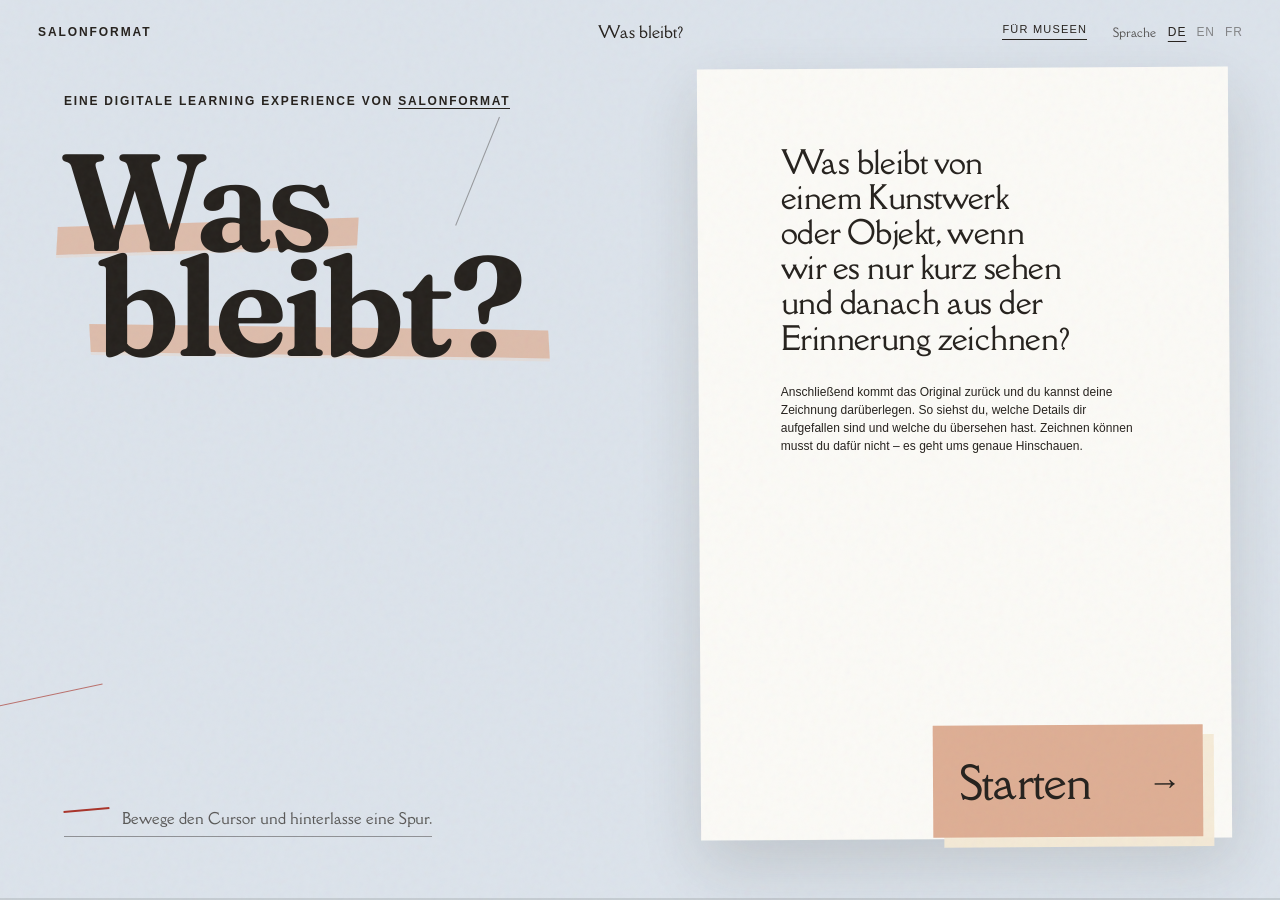
==== commit a473eda8: "Complete the institutional museum pilot" ====
--- a/index.html
+++ b/index.html
@@ -8,14 +8,14 @@
   <link rel="preload" href="assets/DellaRespira-Regular.ttf" as="font" type="font/ttf" crossorigin>
   <link rel="preload" href="assets/Fraunces-Variable.ttf" as="font" type="font/ttf" crossorigin>
   <link rel="preload" href="assets/was-bleibt/harvesters-met.jpg" as="image">
-  <link rel="stylesheet" href="memory.css?v=49">
+  <link rel="stylesheet" href="memory.css?v=52">
 </head>
 <body>
 <main class="experience" data-scene="prologue" data-work="tower">
   <header class="masthead">
     <button class="wordmark" data-home>SALONFORMAT</button>
     <p data-location>Was bleibt?</p>
-    <div class="masthead-actions"><nav class="languages" aria-label="Sprache wählen"><span class="language-label">Sprache</span><button class="active" data-lang="de" aria-pressed="true">DE</button><button data-lang="en" aria-pressed="false">EN</button><button data-lang="fr" aria-pressed="false">FR</button></nav><button class="sound" data-sound aria-pressed="false" hidden>KLANG <i aria-hidden="true"></i></button></div>
+    <div class="masthead-actions"><a class="institution-link" data-institution-link href="institutions.html">Für Museen</a><nav class="languages" aria-label="Sprache wählen"><span class="language-label">Sprache</span><button class="active" data-lang="de" aria-pressed="true">DE</button><button data-lang="en" aria-pressed="false">EN</button><button data-lang="fr" aria-pressed="false">FR</button></nav><button class="sound" data-sound aria-pressed="false" hidden>KLANG <i aria-hidden="true"></i></button></div>
   </header>
 
   <section class="scene prologue" aria-labelledby="prologue-title">
@@ -46,8 +46,10 @@
         <button data-jump-select="tower">Die Kornernte <i>→</i></button>
         <button data-jump-select="shield">Gefäß mit Gesichtshals <i>→</i></button>
         <button data-jump-select="relief">Maske <i>→</i></button>
+        <button data-jump-select="crown">Federkopfschmuck <i>→</i></button>
       </div>
       <p class="format-note" data-format-note>Drei Werke bilden den Anfang. Das Format lässt sich mit Sammlungen aus jedem Museum weiterführen.</p>
+      <p class="prototype-note" data-prototype-note>Unabhängiger Prototyp mit gemeinfreien Open-Access-Bildern des Met. Keine Kooperation mit den dargestellten Museen.</p>
     </div>
     <div class="work-list" data-work-list>
       <article class="work-entry tower-entry">
@@ -61,6 +63,10 @@
       <article class="work-entry relief-entry">
         <div class="entry-image object-image"><img src="assets/was-bleibt/mask-met.jpg" alt="Maske aus Papua-Neuguinea"></div>
         <div class="entry-copy"><small>MASKE · THE MET · OPEN ACCESS</small><h2>Maske</h2><p>Welche Linie, Öffnung oder Form erkennst du später wieder?</p><button data-select="relief">30 Sekunden hinsehen <i>→</i></button></div>
+      </article>
+      <article class="work-entry crown-entry">
+        <div class="entry-image object-image"><img src="assets/was-bleibt/chimu-headdress-met.jpg" alt="Chimú-Federkopfschmuck"></div>
+        <div class="entry-copy"><small>FEDERARBEIT · THE MET · OPEN ACCESS</small><h2>Federkopfschmuck</h2><p>Welche Form und welche Bewegung bleiben von einem Objekt aus Federn?</p><button data-select="crown">30 Sekunden hinsehen <i>→</i></button></div>
       </article>
     </div>
   </section>
@@ -111,6 +117,6 @@
 
   <div class="transition" aria-hidden="true"><span data-transition-copy></span></div><div class="progress" aria-hidden="true"><i></i></div>
 </main>
-<script src="memory.js?v=37"></script>
+<script src="memory.js?v=40"></script>
 </body>
 </html>
--- a/memory.css
+++ b/memory.css
@@ -88,6 +88,23 @@
   .prologue-copy>button i{width:auto;height:auto;font-size:40px}.prologue-copy>small{bottom:2.2vh}
 }
 
+/* Institutional pilot additions. */
+.institution-link{color:var(--ink);font:11px/1 Arial;text-decoration:none;text-transform:uppercase;letter-spacing:.11em;border-bottom:1px solid currentColor;padding-bottom:4px}
+.prototype-note{max-width:38ch!important;margin-top:14px!important;font:12px/1.4 Arial!important;color:#514943!important}
+.crown-entry .entry-image{background:#8fa19d}
+.crown-entry .entry-image img{width:82%;height:82%;object-fit:contain;filter:drop-shadow(0 26px 24px rgba(34,26,20,.25))}
+.experience[data-work=crown] .art-stage,.experience[data-work=crown] .comparison-stage,.experience[data-work=crown] .discovery-art{background:#d6c9b8}
+.experience[data-work=crown] .art-stage img,.experience[data-work=crown] .comparison-stage img,.experience[data-work=crown] .discovery-art>img{width:78%;height:78%;margin:11%;object-fit:contain;filter:drop-shadow(0 24px 22px rgba(34,26,20,.22))}
+.experience[data-work=crown] .comparison-stage canvas{width:100%;height:100%;margin:0;filter:none}
+.experience[data-work=crown] .h-one{left:43%;top:16%}.experience[data-work=crown] .h-two{left:38%;bottom:29%}.experience[data-work=crown] .h-three{right:32%;top:42%}
+@media(min-width:761px){.prologue-learning{font-size:17px!important;line-height:1.52!important;max-width:54ch}}
+@media(max-width:760px){
+  .institution-link{display:none}
+  .prototype-note{font-size:12px!important;line-height:1.35!important}
+  .experience[data-work=crown]{--frame-w:min(96vw,43vh);--frame-h:min(116vw,52vh)}
+  .experience[data-work=crown] .art-stage img,.experience[data-work=crown] .comparison-stage img,.experience[data-work=crown] .discovery-art>img{width:var(--frame-w)!important;height:var(--frame-h)!important;margin:0!important}
+}
+
 /* The comparison gesture announces its direction before the visitor touches it. */
 .compare-copy>p:after{content:"";display:inline-block;width:64px;height:18px;margin-left:12px;vertical-align:-5px;background:url("data:image/svg+xml,%3Csvg width='64' height='18' viewBox='0 0 64 18' xmlns='http://www.w3.org/2000/svg'%3E%3Cpath d='M1 9.5C18 8.2 38 10.4 59 9M52 2.5L60 9L52 15.5' fill='none' stroke='%23a83329' stroke-width='2' stroke-linecap='round' stroke-linejoin='round'/%3E%3C/svg%3E") center/contain no-repeat;animation:slider-direction 1.8s var(--ease) infinite}
 .compare label{position:relative}
@@ -738,3 +755,13 @@
   .prologue-copy>button{left:7vw!important;right:auto!important;bottom:max(2.7vh,calc(13px + env(safe-area-inset-bottom)))!important;width:210px!important;min-width:0!important;min-height:76px!important;gap:18px!important;padding:13px 16px 12px 20px!important;font-size:clamp(30px,8.4vw,36px)!important;box-shadow:7px 6px 0 rgba(245,235,215,.96)!important}
   .prologue-copy>button i{font-size:30px!important}
 }
+
+/* Final pilot layout: disclosure stays visible and the headdress keeps its real proportions. */
+.format-note{display:none!important}
+.prototype-note{position:fixed;z-index:9;left:6vw;bottom:2.2vh;width:29vw;margin:0!important;padding-top:10px;border-top:1px solid rgba(37,33,29,.35);font:11px/1.35 Arial!important;color:#514943!important}
+.experience[data-work=crown]{--frame-w:min(53vh,42vw);--frame-h:min(75vh,59vw)}
+.experience[data-work=crown] .art-stage img,.experience[data-work=crown] .absence canvas,.experience[data-work=crown] .comparison-stage img,.experience[data-work=crown] .comparison-stage canvas{object-fit:contain!important}
+@media(max-width:760px){
+  .prototype-note{position:static;width:auto;margin-top:14px!important;padding-bottom:16px;font-size:12px!important}
+  .experience[data-work=crown]{--frame-w:min(89vw,42vh);--frame-h:min(126vw,59vh)}
+}
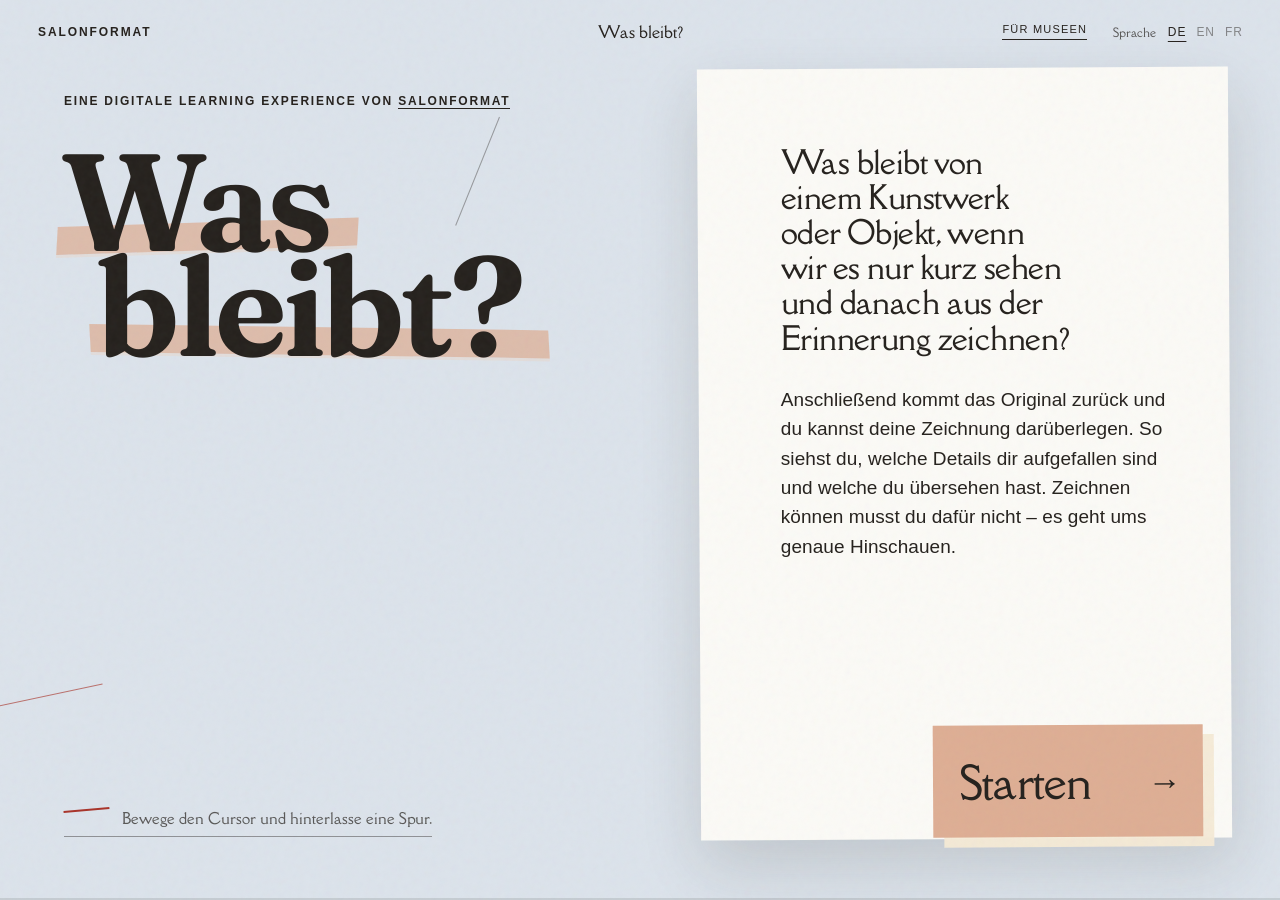
==== commit 5c516402: "Increase the prologue explanation size" ====
--- a/index.html
+++ b/index.html
@@ -8,7 +8,7 @@
   <link rel="preload" href="assets/DellaRespira-Regular.ttf" as="font" type="font/ttf" crossorigin>
   <link rel="preload" href="assets/Fraunces-Variable.ttf" as="font" type="font/ttf" crossorigin>
   <link rel="preload" href="assets/was-bleibt/harvesters-met.jpg" as="image">
-  <link rel="stylesheet" href="memory.css?v=52">
+  <link rel="stylesheet" href="memory.css?v=53">
 </head>
 <body>
 <main class="experience" data-scene="prologue" data-work="tower">
--- a/memory.css
+++ b/memory.css
@@ -765,3 +765,13 @@
   .prototype-note{position:static;width:auto;margin-top:14px!important;padding-bottom:16px;font-size:12px!important}
   .experience[data-work=crown]{--frame-w:min(89vw,42vh);--frame-h:min(126vw,59vh)}
 }
+
+/* The explanation must read as part of the proposition, not as fine print. */
+@media(min-width:761px){
+  .prologue-learning{
+    max-width:50ch!important;
+    margin-top:30px!important;
+    font-size:19px!important;
+    line-height:1.55!important;
+  }
+}
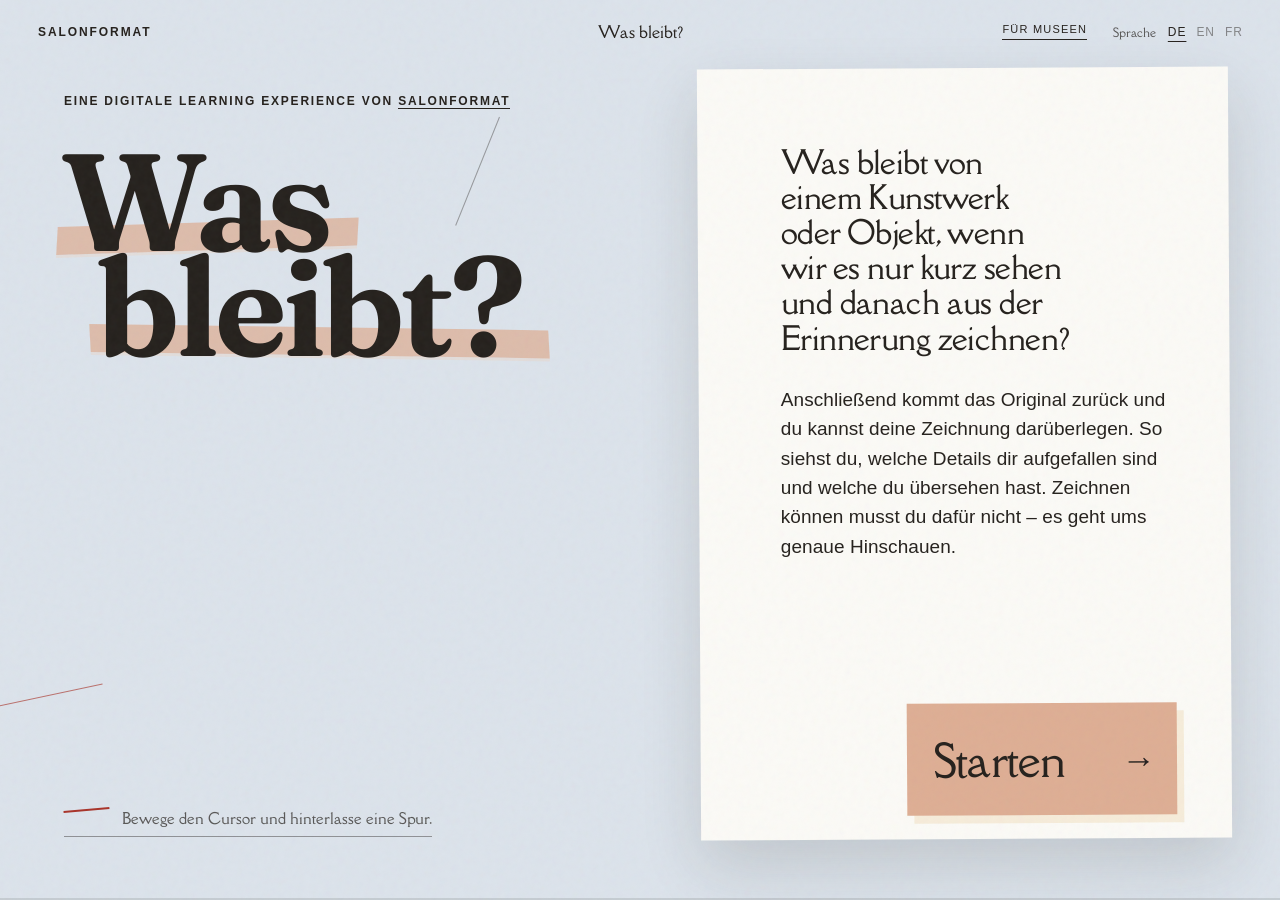
==== commit a6c5c7c2: "Refine the desktop start action placement" ====
--- a/index.html
+++ b/index.html
@@ -8,7 +8,7 @@
   <link rel="preload" href="assets/DellaRespira-Regular.ttf" as="font" type="font/ttf" crossorigin>
   <link rel="preload" href="assets/Fraunces-Variable.ttf" as="font" type="font/ttf" crossorigin>
   <link rel="preload" href="assets/was-bleibt/harvesters-met.jpg" as="image">
-  <link rel="stylesheet" href="memory.css?v=53">
+  <link rel="stylesheet" href="memory.css?v=54">
 </head>
 <body>
 <main class="experience" data-scene="prologue" data-work="tower">
--- a/memory.css
+++ b/memory.css
@@ -774,4 +774,12 @@
     font-size:19px!important;
     line-height:1.55!important;
   }
-}
+  .prologue-copy>button{
+    right:calc(6vw + 26px)!important;
+    bottom:calc(7vh + 22px)!important;
+    box-shadow:7px 8px 0 rgba(245,235,215,.9)!important;
+  }
+  .prologue-copy>button:hover,.prologue-copy>button:focus-visible{
+    box-shadow:8px 9px 0 rgba(245,235,215,.94)!important;
+  }
+}
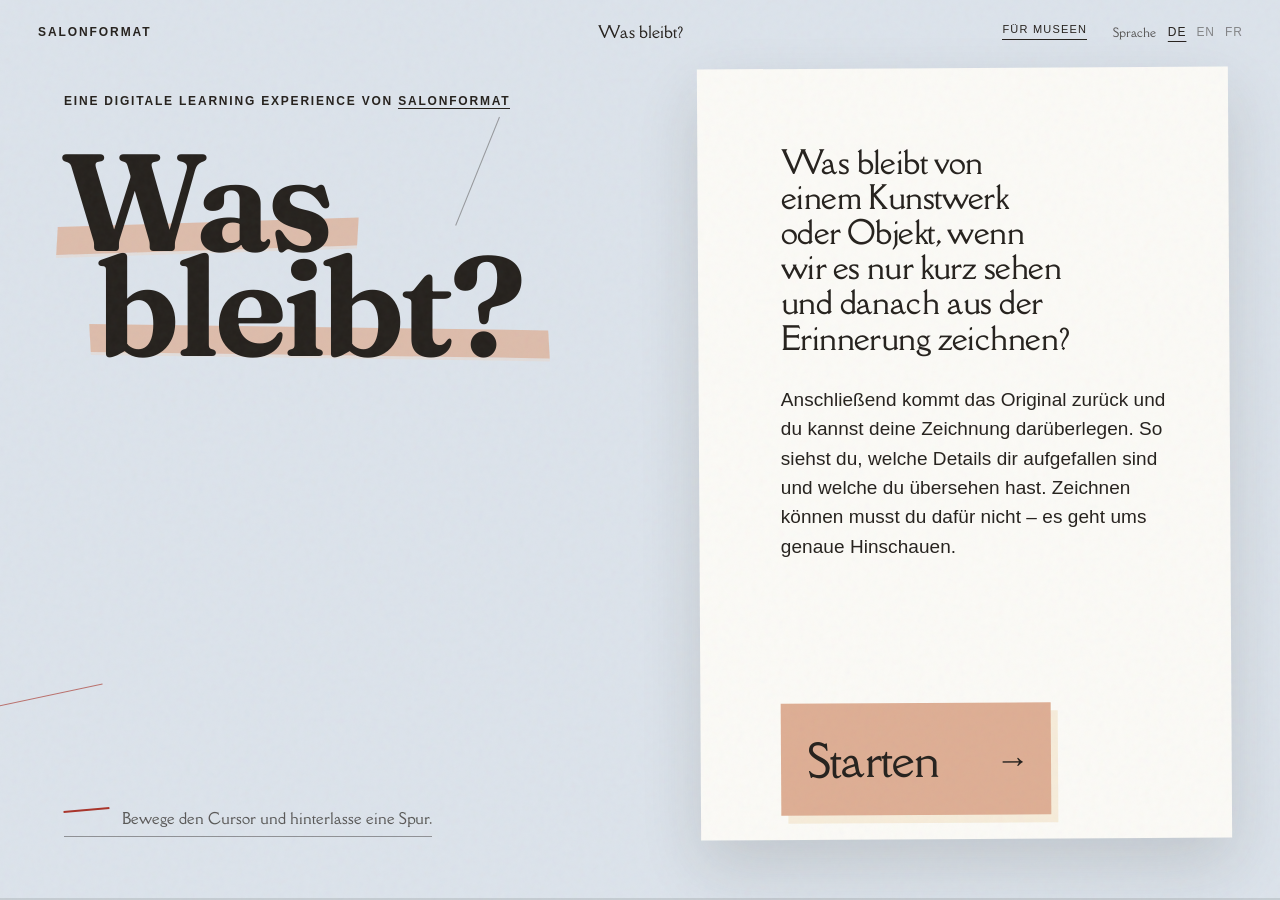
==== commit 9b09e903: "Repair mobile scene layering and align the start action" ====
--- a/index.html
+++ b/index.html
@@ -8,7 +8,7 @@
   <link rel="preload" href="assets/DellaRespira-Regular.ttf" as="font" type="font/ttf" crossorigin>
   <link rel="preload" href="assets/Fraunces-Variable.ttf" as="font" type="font/ttf" crossorigin>
   <link rel="preload" href="assets/was-bleibt/harvesters-met.jpg" as="image">
-  <link rel="stylesheet" href="memory.css?v=54">
+  <link rel="stylesheet" href="memory.css?v=59">
 </head>
 <body>
 <main class="experience" data-scene="prologue" data-work="tower">
@@ -117,6 +117,6 @@
 
   <div class="transition" aria-hidden="true"><span data-transition-copy></span></div><div class="progress" aria-hidden="true"><i></i></div>
 </main>
-<script src="memory.js?v=40"></script>
+<script src="memory.js?v=41"></script>
 </body>
 </html>
--- a/memory.css
+++ b/memory.css
@@ -775,7 +775,8 @@
     line-height:1.55!important;
   }
   .prologue-copy>button{
-    right:calc(6vw + 26px)!important;
+    left:61vw!important;
+    right:auto!important;
     bottom:calc(7vh + 22px)!important;
     box-shadow:7px 8px 0 rgba(245,235,215,.9)!important;
   }
@@ -783,3 +784,90 @@
     box-shadow:8px 9px 0 rgba(245,235,215,.94)!important;
   }
 }
+@media(min-width:761px) and (max-width:1100px){
+  .prologue-copy>button{
+    left:56vw!important;
+  }
+}
+
+/* The object reading is split into perception and context. */
+.context-insight{
+  margin-top:16px;
+  padding-top:13px;
+  border-top:1px solid rgba(37,33,29,.24);
+}
+.context-insight>span{
+  display:block;
+  margin-bottom:7px;
+  font:700 10px/1.25 Arial,Helvetica,sans-serif;
+  letter-spacing:.1em;
+  text-transform:uppercase;
+}
+.context-insight p{margin:0!important}
+@media(max-width:760px){
+  .context-insight{margin-top:10px;padding-top:9px}
+  .context-insight>span{margin-bottom:4px;font-size:9px}
+}
+
+/* Mobile prologue: text and action occupy separate, non-overlapping rows. */
+@media(max-width:760px){
+  .prologue:before{
+    top:68%!important;
+  }
+  .prologue-intro{
+    top:auto!important;
+    bottom:calc(100px + max(2.7vh, calc(13px + env(safe-area-inset-bottom))))!important;
+  }
+
+  .watch{
+    top:62px!important;
+    right:4vw!important;
+  }
+  .art-stage figcaption,
+  .experience[data-work=tower] .art-stage figcaption{
+    top:146px!important;
+    color:var(--ink)!important;
+  }
+  .art-stage figcaption b{
+    font-size:15px!important;
+  }
+  .art-stage figcaption span{
+    font-size:9px!important;
+  }
+
+  .comparison-stage{
+    inset:0 0 42%!important;
+  }
+  .compare-copy{
+    top:auto!important;
+    bottom:0!important;
+    height:42%!important;
+    max-height:none!important;
+    overflow:visible!important;
+  }
+  .comparison-stage img,
+  .comparison-stage canvas,
+  .experience[data-work=tower] .comparison-stage img,
+  .experience[data-work=tower] .comparison-stage canvas{
+    top:55%!important;
+  }
+  .experience[data-work=shield] .comparison-stage img,
+  .experience[data-work=shield] .comparison-stage canvas,
+  .experience[data-work=relief] .comparison-stage img,
+  .experience[data-work=relief] .comparison-stage canvas{
+    transform:translate(-50%,-50%) scale(.9)!important;
+  }
+  .experience[data-work=crown] .comparison-stage img,
+  .experience[data-work=crown] .comparison-stage canvas{
+    transform:translate(-50%,-50%) scale(.76)!important;
+  }
+
+  .protocol-copy{
+    padding-top:26px!important;
+    justify-content:flex-start!important;
+  }
+  .protocol h2{
+    line-height:1!important;
+    overflow:visible;
+  }
+}
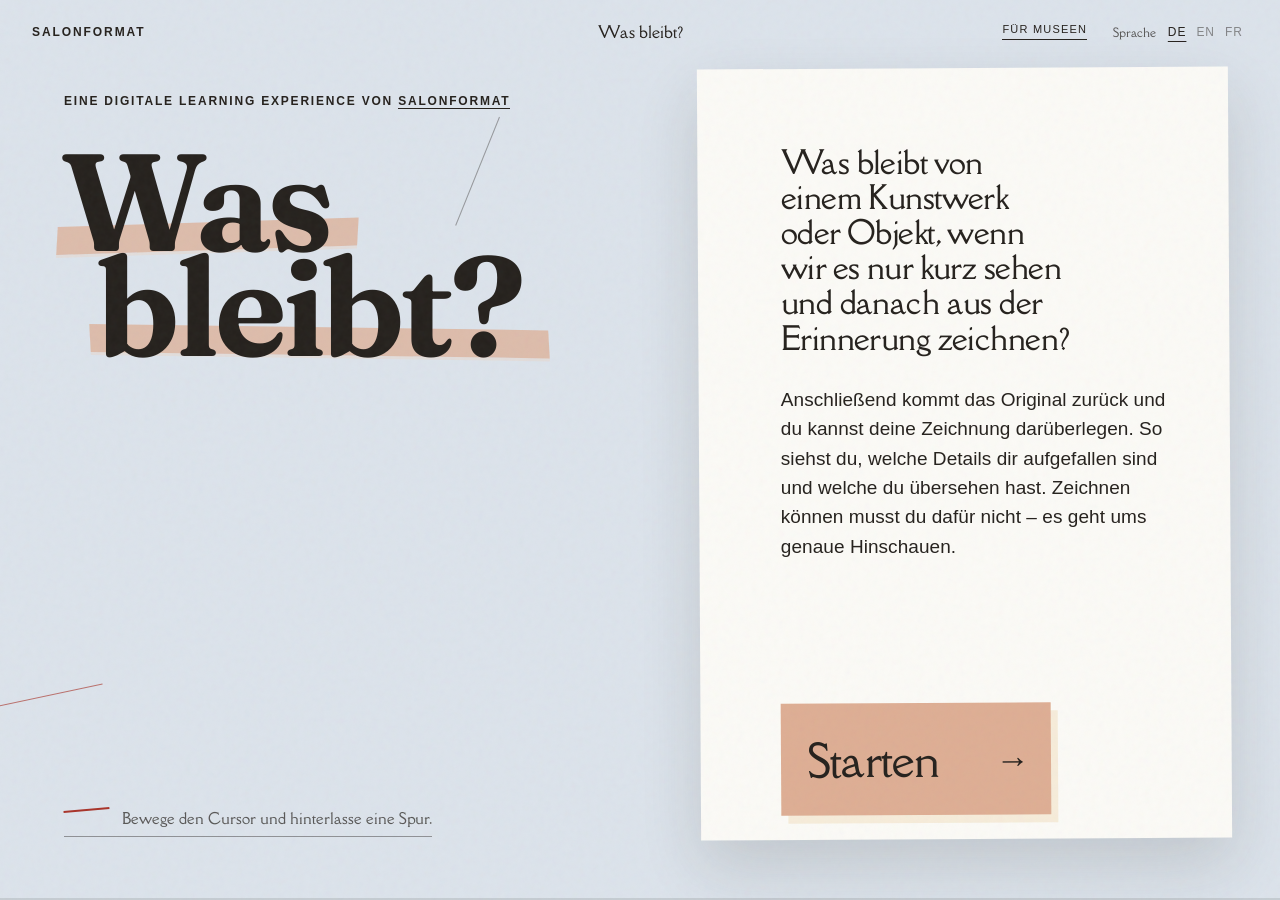
==== commit 4812f66c: "Link the experience back to Salonformat" ====
--- a/index.html
+++ b/index.html
@@ -8,12 +8,12 @@
   <link rel="preload" href="assets/DellaRespira-Regular.ttf" as="font" type="font/ttf" crossorigin>
   <link rel="preload" href="assets/Fraunces-Variable.ttf" as="font" type="font/ttf" crossorigin>
   <link rel="preload" href="assets/was-bleibt/harvesters-met.jpg" as="image">
-  <link rel="stylesheet" href="memory.css?v=59">
+  <link rel="stylesheet" href="memory.css?v=61">
 </head>
 <body>
 <main class="experience" data-scene="prologue" data-work="tower">
   <header class="masthead">
-    <button class="wordmark" data-home>SALONFORMAT</button>
+    <a class="wordmark" href="https://salonformat.com" aria-label="Zurück zu Salonformat">SALONFORMAT</a><button data-home hidden tabindex="-1" aria-hidden="true"></button>
     <p data-location>Was bleibt?</p>
     <div class="masthead-actions"><a class="institution-link" data-institution-link href="institutions.html">Für Museen</a><nav class="languages" aria-label="Sprache wählen"><span class="language-label">Sprache</span><button class="active" data-lang="de" aria-pressed="true">DE</button><button data-lang="en" aria-pressed="false">EN</button><button data-lang="fr" aria-pressed="false">FR</button></nav><button class="sound" data-sound aria-pressed="false" hidden>KLANG <i aria-hidden="true"></i></button></div>
   </header>
@@ -102,7 +102,7 @@
   <section class="scene compare" aria-labelledby="compare-title">
     <div class="comparison-stage"><img data-compare-image alt=""><canvas data-comparison-memory></canvas></div>
     <p class="reveal-note" data-reveal-note aria-live="polite">Erinnerung und Werk liegen jetzt übereinander.</p>
-    <div class="compare-copy"><h2 id="compare-title">Schau noch einmal.</h2><p>Zieh den Regler ganz nach rechts. So kommt das wirkliche Bild langsam zurück.</p><label><span>ERINNERUNG</span><input data-compare type="range" min="0" max="100" value="8" aria-label="Vom Erinnerungsbild zum wirklichen Bild"><span>WERK</span></label><button data-to-discover disabled>Weiter zu den Details <i>→</i></button></div>
+    <div class="compare-copy"><h2 id="compare-title">Schau noch einmal.</h2><div class="compare-identity"><b data-compare-title></b><span data-compare-meta></span></div><p>Zieh den Regler ganz nach rechts. So kommt das wirkliche Bild langsam zurück.</p><label><span>ERINNERUNG</span><input data-compare type="range" min="0" max="100" value="8" aria-label="Vom Erinnerungsbild zum wirklichen Bild"><span>WERK</span></label><button data-to-discover disabled>Weiter zu den Details <i>→</i></button></div>
   </section>
 
   <section class="scene discover" aria-labelledby="discover-title">
@@ -117,6 +117,6 @@
 
   <div class="transition" aria-hidden="true"><span data-transition-copy></span></div><div class="progress" aria-hidden="true"><i></i></div>
 </main>
-<script src="memory.js?v=41"></script>
+<script src="memory.js?v=43"></script>
 </body>
 </html>
--- a/memory.css
+++ b/memory.css
@@ -6,7 +6,7 @@
 :root{--paper:#f2efe7;--light:#faf8f2;--ink:#25211d;--red:#a83329;--blue:#315c7c;--dust:#d8cabb;--ease:cubic-bezier(.16,1,.3,1)}
 *{box-sizing:border-box}html,body{margin:0;width:100%;height:100%;overflow:hidden;background:var(--paper);color:var(--ink)}body{font-family:Arial,Helvetica,sans-serif;-webkit-font-smoothing:antialiased}button,input{font:inherit;color:inherit}button{cursor:pointer}button:focus-visible,input:focus-visible{outline:2px solid var(--blue);outline-offset:5px}::selection{background:var(--red);color:#fff}
 .experience{position:relative;width:100vw;height:100dvh;overflow:hidden;background:var(--paper)}.experience:after{content:"";position:fixed;z-index:90;inset:0;pointer-events:none;opacity:.038;background-image:url("data:image/svg+xml,%3Csvg viewBox='0 0 180 180' xmlns='http://www.w3.org/2000/svg'%3E%3Cfilter id='n'%3E%3CfeTurbulence type='fractalNoise' baseFrequency='.75' numOctaves='3'/%3E%3C/filter%3E%3Crect width='100%25' height='100%25' filter='url(%23n)'/%3E%3C/svg%3E")}
-.masthead{position:fixed;z-index:80;left:0;right:0;top:0;height:64px;display:grid;grid-template-columns:1fr auto 1fr;align-items:center;padding:0 clamp(18px,2.5vw,38px);mix-blend-mode:difference;color:#fff}.masthead button{border:0;background:none}.wordmark{justify-self:start;font-size:10px;font-weight:700;letter-spacing:.16em}.masthead p{margin:0;font:16px Della}.sound{justify-self:end;font-size:10px;letter-spacing:.14em}.sound i{display:inline-block;width:15px;height:8px;margin-left:7px;border-left:1px solid;border-right:1px solid}.sound[aria-pressed=true] i{animation:pulse .7s ease-in-out infinite alternate}@keyframes pulse{to{transform:scaleY(.4)}}
+.masthead{position:fixed;z-index:80;left:0;right:0;top:0;height:64px;display:grid;grid-template-columns:1fr auto 1fr;align-items:center;padding:0 clamp(18px,2.5vw,38px);mix-blend-mode:difference;color:#fff}.masthead button{border:0;background:none}.wordmark{justify-self:start;color:inherit;font-size:10px;font-weight:700;letter-spacing:.16em;text-decoration:none}.masthead p{margin:0;font:16px Della}.sound{justify-self:end;font-size:10px;letter-spacing:.14em}.sound i{display:inline-block;width:15px;height:8px;margin-left:7px;border-left:1px solid;border-right:1px solid}.sound[aria-pressed=true] i{animation:pulse .7s ease-in-out infinite alternate}@keyframes pulse{to{transform:scaleY(.4)}}
 .masthead-actions{justify-self:end;display:flex;align-items:center;gap:clamp(12px,2vw,28px)}.languages{display:flex;align-items:center}.languages button{min-width:28px;padding:8px 5px;color:inherit;font-size:9px;letter-spacing:.08em;opacity:.48}.languages button.active{opacity:1;text-decoration:underline;text-underline-offset:5px}.languages button:focus-visible{outline-color:currentColor}
 .language-label{margin-right:7px;font:12px Della;letter-spacing:0;text-transform:none;opacity:.72}
 .scene{position:absolute;inset:0;opacity:0;visibility:hidden;pointer-events:none;transition:opacity .75s ease,visibility 0s .75s}.experience[data-scene=index] .index,.experience[data-scene=observe] .observe,.experience[data-scene=recall] .recall,.experience[data-scene=compare] .compare,.experience[data-scene=discover] .discover,.experience[data-scene=protocol] .protocol{opacity:1;visibility:visible;pointer-events:auto;transition-delay:0s}
@@ -88,6 +88,41 @@
   .prologue-copy>button i{width:auto;height:auto;font-size:40px}.prologue-copy>small{bottom:2.2vh}
 }
 
+/* Let visitors look before the caption tells them what to see. The work is named
+   only after drawing, when image and memory meet again. */
+.art-stage figcaption{
+  display:none!important;
+}
+.compare-identity{
+  margin:12px 0 0;
+  padding-top:10px;
+  border-top:1px solid rgba(41,35,30,.22);
+}
+.compare-identity b{
+  display:block;
+  font:20px/1.1 Della,serif;
+  letter-spacing:-.015em;
+}
+.compare-identity span{
+  display:block;
+  margin-top:5px;
+  font:12px/1.35 Arial,sans-serif;
+  letter-spacing:.045em;
+  text-transform:uppercase;
+}
+@media(max-width:760px){
+  .compare-identity{
+    margin:4px 0 0;
+    padding-top:5px;
+  }
+  .compare-identity b{
+    font:700 12px/1.2 Arial,sans-serif;
+    letter-spacing:.035em;
+    text-transform:uppercase;
+  }
+  .compare-identity span{display:none}
+}
+
 /* Institutional pilot additions. */
 .institution-link{color:var(--ink);font:11px/1 Arial;text-decoration:none;text-transform:uppercase;letter-spacing:.11em;border-bottom:1px solid currentColor;padding-bottom:4px}
 .prototype-note{max-width:38ch!important;margin-top:14px!important;font:12px/1.4 Arial!important;color:#514943!important}
